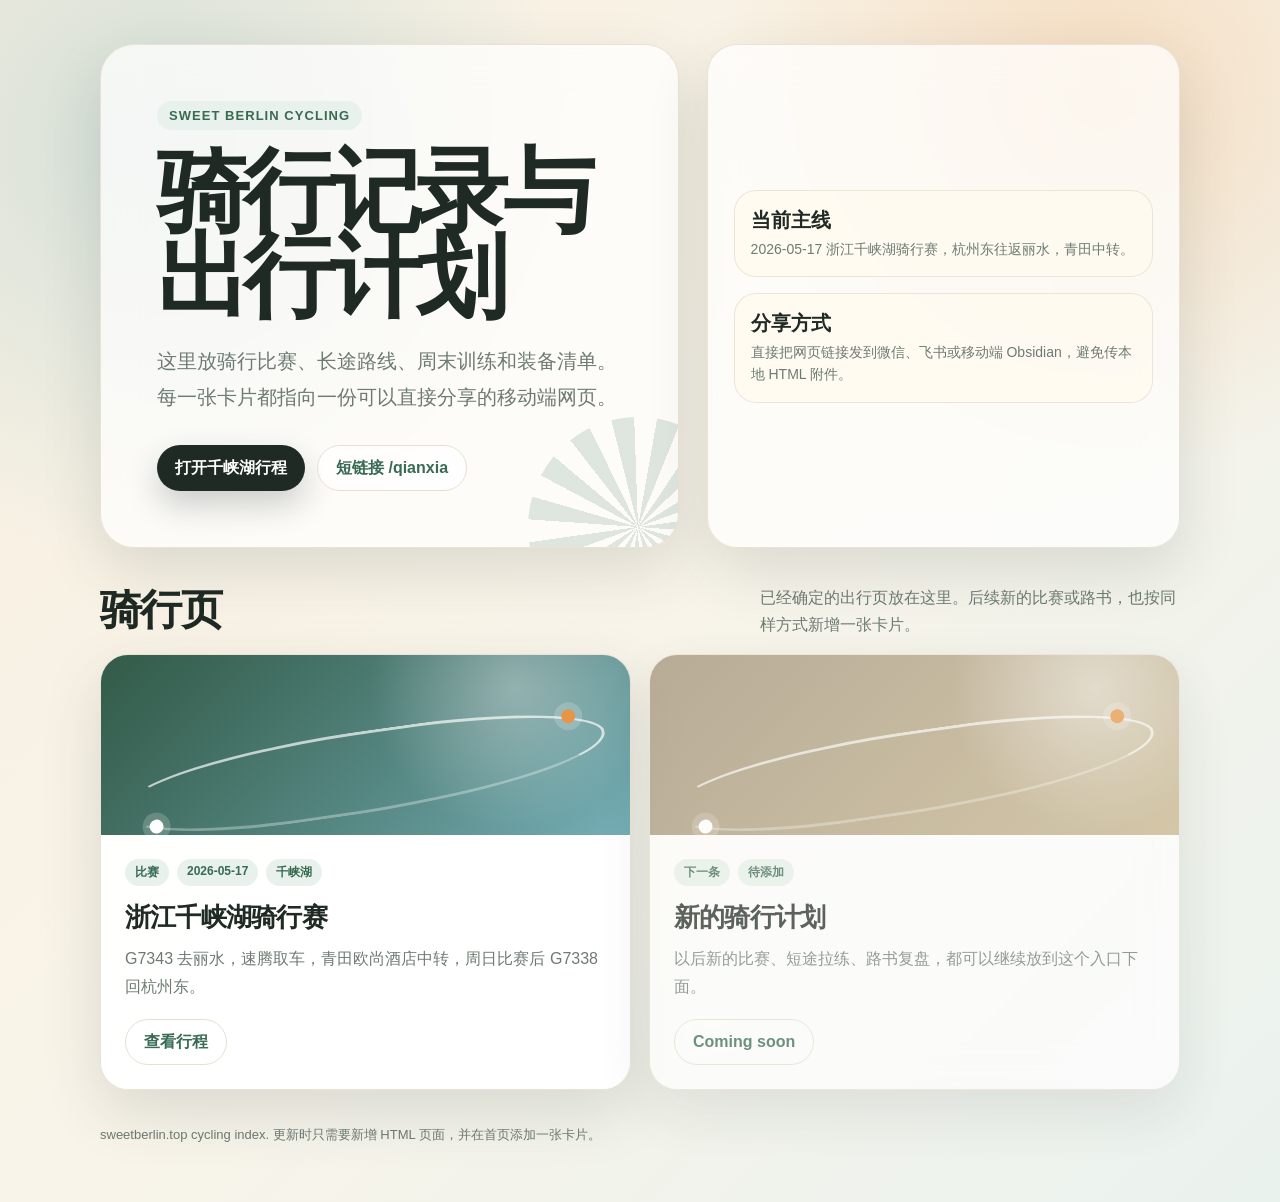
==== index.html @ 452d2847 "Turn homepage into cycling index Change-Id: Ic65e89ee4f8bf3e8799b20c75d509e0a7aa6a874" ====
<!DOCTYPE html>
<html lang="zh-CN">
<head>
  <meta charset="UTF-8" />
  <meta name="viewport" content="width=device-width, initial-scale=1.0" />
  <meta name="format-detection" content="telephone=no" />
  <title>Sweet Berlin Cycling</title>
  <style>
    :root {
      --ink: #1f2a24;
      --muted: #6d7b72;
      --paper: #fffaf0;
      --card: #ffffff;
      --line: #e7dfcf;
      --moss: #396b54;
      --moss-soft: #e8f1eb;
      --sun: #e89545;
      --lake: #7ab6bf;
      --shadow: 0 22px 60px rgba(42, 57, 47, 0.14);
    }

    * {
      box-sizing: border-box;
    }

    body {
      margin: 0;
      min-height: 100vh;
      color: var(--ink);
      font-family: "Avenir Next", "PingFang SC", "Hiragino Sans GB", "Microsoft YaHei", sans-serif;
      background:
        radial-gradient(circle at 12% 12%, rgba(122, 182, 191, 0.28), transparent 26rem),
        radial-gradient(circle at 86% 8%, rgba(232, 149, 69, 0.24), transparent 24rem),
        linear-gradient(135deg, #f7efe0 0%, #f9f4e9 48%, #eaf2ee 100%);
    }

    a {
      color: inherit;
      text-decoration: none;
    }

    .page {
      width: min(1080px, calc(100% - 32px));
      margin: 0 auto;
      padding: 44px 0 56px;
    }

    .hero {
      display: grid;
      grid-template-columns: minmax(0, 1.1fr) minmax(280px, 0.9fr);
      gap: 28px;
      align-items: stretch;
      margin-bottom: 28px;
    }

    .hero-main,
    .side-card,
    .ride-card {
      border: 1px solid rgba(231, 223, 207, 0.86);
      background: rgba(255, 255, 255, 0.72);
      box-shadow: var(--shadow);
      backdrop-filter: blur(18px);
    }

    .hero-main {
      border-radius: 34px;
      padding: clamp(28px, 5vw, 56px);
      position: relative;
      overflow: hidden;
    }

    .hero-main::after {
      content: "";
      position: absolute;
      width: 220px;
      height: 220px;
      right: -70px;
      bottom: -90px;
      border-radius: 999px;
      background: repeating-conic-gradient(from 10deg, rgba(57, 107, 84, 0.16) 0 12deg, transparent 12deg 24deg);
    }

    .eyebrow {
      display: inline-flex;
      align-items: center;
      gap: 8px;
      padding: 7px 12px;
      border-radius: 999px;
      background: var(--moss-soft);
      color: var(--moss);
      font-size: 13px;
      font-weight: 700;
      letter-spacing: 0.08em;
      text-transform: uppercase;
      margin-bottom: 20px;
    }

    h1 {
      margin: 0;
      max-width: 720px;
      font-family: Georgia, "Times New Roman", "Songti SC", serif;
      font-size: clamp(42px, 8vw, 92px);
      line-height: 0.92;
      letter-spacing: -0.06em;
    }

    .sub {
      max-width: 680px;
      margin: 24px 0 0;
      color: var(--muted);
      font-size: clamp(16px, 2vw, 20px);
      line-height: 1.8;
    }

    .hero-actions {
      display: flex;
      flex-wrap: wrap;
      gap: 12px;
      margin-top: 30px;
      position: relative;
      z-index: 1;
    }

    .button {
      display: inline-flex;
      align-items: center;
      justify-content: center;
      min-height: 46px;
      padding: 0 18px;
      border-radius: 999px;
      font-weight: 800;
      transition: transform 0.18s ease, box-shadow 0.18s ease;
    }

    .button.primary {
      background: var(--ink);
      color: #fff;
      box-shadow: 0 14px 32px rgba(31, 42, 36, 0.22);
    }

    .button.secondary {
      background: rgba(255, 255, 255, 0.74);
      border: 1px solid var(--line);
      color: var(--moss);
    }

    .button:active {
      transform: translateY(2px) scale(0.99);
    }

    .side-card {
      border-radius: 30px;
      padding: 26px;
      display: grid;
      align-content: center;
      gap: 16px;
    }

    .stat {
      display: grid;
      gap: 4px;
      padding: 16px;
      border-radius: 22px;
      background: rgba(255, 250, 240, 0.82);
      border: 1px solid rgba(231, 223, 207, 0.76);
    }

    .stat strong {
      font-size: 20px;
    }

    .stat span {
      color: var(--muted);
      font-size: 14px;
      line-height: 1.6;
    }

    .section-head {
      display: flex;
      align-items: end;
      justify-content: space-between;
      gap: 16px;
      margin: 34px 0 16px;
    }

    h2 {
      margin: 0;
      font-size: clamp(26px, 4vw, 42px);
      letter-spacing: -0.04em;
    }

    .section-note {
      max-width: 420px;
      color: var(--muted);
      line-height: 1.7;
      margin: 0;
    }

    .ride-grid {
      display: grid;
      grid-template-columns: repeat(2, minmax(0, 1fr));
      gap: 18px;
    }

    .ride-card {
      border-radius: 28px;
      overflow: hidden;
      transition: transform 0.2s ease, box-shadow 0.2s ease;
    }

    .ride-card:hover {
      transform: translateY(-4px);
      box-shadow: 0 30px 70px rgba(42, 57, 47, 0.18);
    }

    .ride-art {
      min-height: 180px;
      padding: 22px;
      color: #fff;
      background:
        linear-gradient(135deg, rgba(31, 42, 36, 0.25), rgba(31, 42, 36, 0.05)),
        radial-gradient(circle at 78% 18%, rgba(255, 255, 255, 0.42), transparent 9rem),
        linear-gradient(135deg, var(--moss), var(--lake));
      display: flex;
      align-items: end;
    }

    .ride-art .route {
      width: 100%;
      height: 82px;
      border: 3px solid rgba(255, 255, 255, 0.68);
      border-left-color: transparent;
      border-bottom-color: rgba(255, 255, 255, 0.32);
      border-radius: 56% 44% 62% 38%;
      transform: rotate(-8deg);
      position: relative;
    }

    .ride-art .route::before,
    .ride-art .route::after {
      content: "";
      position: absolute;
      width: 14px;
      height: 14px;
      border-radius: 999px;
      background: #fff;
      box-shadow: 0 0 0 7px rgba(255, 255, 255, 0.18);
    }

    .ride-art .route::before {
      left: 18px;
      bottom: 6px;
    }

    .ride-art .route::after {
      right: 24px;
      top: 4px;
      background: var(--sun);
    }

    .ride-body {
      padding: 24px;
      background: rgba(255, 255, 255, 0.86);
    }

    .ride-meta {
      display: flex;
      flex-wrap: wrap;
      gap: 8px;
      margin-bottom: 14px;
    }

    .pill {
      padding: 5px 10px;
      border-radius: 999px;
      background: var(--moss-soft);
      color: var(--moss);
      font-size: 12px;
      font-weight: 800;
    }

    .ride-body h3 {
      margin: 0 0 10px;
      font-size: 26px;
      letter-spacing: -0.03em;
    }

    .ride-body p {
      margin: 0 0 18px;
      color: var(--muted);
      line-height: 1.75;
    }

    .soon {
      opacity: 0.72;
    }

    .soon .ride-art {
      background:
        radial-gradient(circle at 84% 18%, rgba(255, 255, 255, 0.48), transparent 9rem),
        linear-gradient(135deg, #9e8f78, #c9b58c);
    }

    footer {
      margin-top: 34px;
      color: var(--muted);
      font-size: 13px;
      line-height: 1.7;
    }

    @media (max-width: 760px) {
      .page {
        width: min(100% - 22px, 1080px);
        padding: 22px 0 40px;
      }

      .hero,
      .ride-grid {
        grid-template-columns: 1fr;
      }

      .hero-main,
      .side-card,
      .ride-card {
        border-radius: 24px;
      }

      .hero-main {
        padding: 26px;
      }

      .section-head {
        display: block;
      }

      .section-note {
        margin-top: 8px;
      }
    }
  </style>
</head>
<body>
  <main class="page">
    <section class="hero">
      <div class="hero-main">
        <div class="eyebrow">Sweet Berlin Cycling</div>
        <h1>骑行记录与出行计划</h1>
        <p class="sub">
          这里放骑行比赛、长途路线、周末训练和装备清单。每一张卡片都指向一份可以直接分享的移动端网页。
        </p>
        <div class="hero-actions">
          <a class="button primary" href="/qianxia-lake-cycling-2026-05-17.html">打开千峡湖行程</a>
          <a class="button secondary" href="/qianxia">短链接 /qianxia</a>
        </div>
      </div>

      <aside class="side-card">
        <div class="stat">
          <strong>当前主线</strong>
          <span>2026-05-17 浙江千峡湖骑行赛，杭州东往返丽水，青田中转。</span>
        </div>
        <div class="stat">
          <strong>分享方式</strong>
          <span>直接把网页链接发到微信、飞书或移动端 Obsidian，避免传本地 HTML 附件。</span>
        </div>
      </aside>
    </section>

    <section>
      <div class="section-head">
        <h2>骑行页</h2>
        <p class="section-note">已经确定的出行页放在这里。后续新的比赛或路书，也按同样方式新增一张卡片。</p>
      </div>

      <div class="ride-grid">
        <a class="ride-card" href="/qianxia-lake-cycling-2026-05-17.html">
          <div class="ride-art">
            <div class="route"></div>
          </div>
          <div class="ride-body">
            <div class="ride-meta">
              <span class="pill">比赛</span>
              <span class="pill">2026-05-17</span>
              <span class="pill">千峡湖</span>
            </div>
            <h3>浙江千峡湖骑行赛</h3>
            <p>G7343 去丽水，速腾取车，青田欧尚酒店中转，周日比赛后 G7338 回杭州东。</p>
            <span class="button secondary">查看行程</span>
          </div>
        </a>

        <article class="ride-card soon">
          <div class="ride-art">
            <div class="route"></div>
          </div>
          <div class="ride-body">
            <div class="ride-meta">
              <span class="pill">下一条</span>
              <span class="pill">待添加</span>
            </div>
            <h3>新的骑行计划</h3>
            <p>以后新的比赛、短途拉练、路书复盘，都可以继续放到这个入口下面。</p>
            <span class="button secondary">Coming soon</span>
          </div>
        </article>
      </div>
    </section>

    <footer>
      sweetberlin.top cycling index. 更新时只需要新增 HTML 页面，并在首页添加一张卡片。
    </footer>
  </main>
</body>
</html>
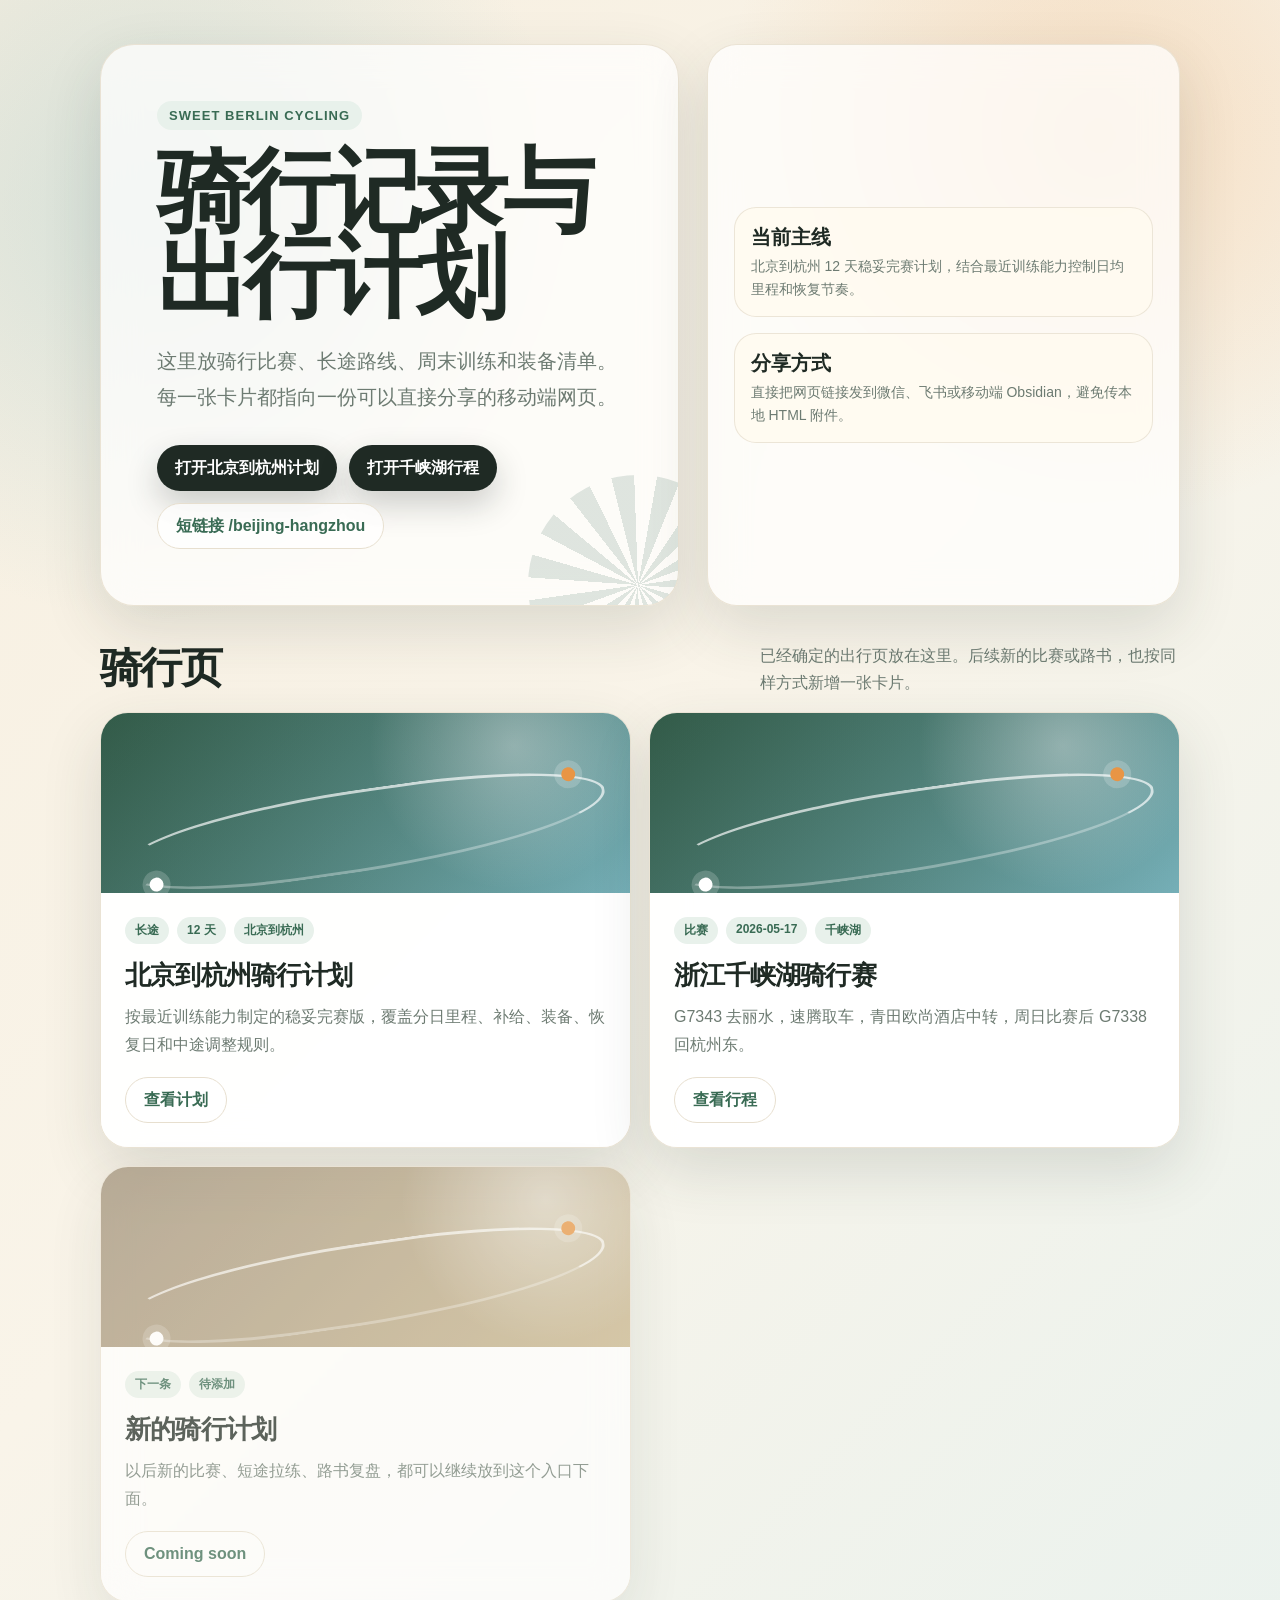
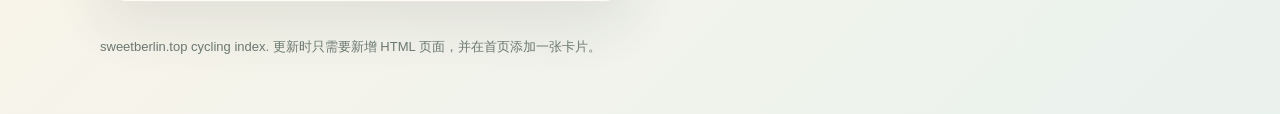
==== commit 2618e27d: "Add Beijing Hangzhou cycling plan Change-Id: I7392ad1cc3c2149e7c84a8483a7ead43d350a7f9" ====
--- a/index.html
+++ b/index.html
@@ -349,15 +349,16 @@
           这里放骑行比赛、长途路线、周末训练和装备清单。每一张卡片都指向一份可以直接分享的移动端网页。
         </p>
         <div class="hero-actions">
+          <a class="button primary" href="/beijing-hangzhou-cycling-plan.html">打开北京到杭州计划</a>
           <a class="button primary" href="/qianxia-lake-cycling-2026-05-17.html">打开千峡湖行程</a>
-          <a class="button secondary" href="/qianxia">短链接 /qianxia</a>
+          <a class="button secondary" href="/beijing-hangzhou">短链接 /beijing-hangzhou</a>
         </div>
       </div>
 
       <aside class="side-card">
         <div class="stat">
           <strong>当前主线</strong>
-          <span>2026-05-17 浙江千峡湖骑行赛，杭州东往返丽水，青田中转。</span>
+          <span>北京到杭州 12 天稳妥完赛计划，结合最近训练能力控制日均里程和恢复节奏。</span>
         </div>
         <div class="stat">
           <strong>分享方式</strong>
@@ -373,6 +374,22 @@
       </div>
 
       <div class="ride-grid">
+        <a class="ride-card" href="/beijing-hangzhou-cycling-plan.html">
+          <div class="ride-art">
+            <div class="route"></div>
+          </div>
+          <div class="ride-body">
+            <div class="ride-meta">
+              <span class="pill">长途</span>
+              <span class="pill">12 天</span>
+              <span class="pill">北京到杭州</span>
+            </div>
+            <h3>北京到杭州骑行计划</h3>
+            <p>按最近训练能力制定的稳妥完赛版，覆盖分日里程、补给、装备、恢复日和中途调整规则。</p>
+            <span class="button secondary">查看计划</span>
+          </div>
+        </a>
+
         <a class="ride-card" href="/qianxia-lake-cycling-2026-05-17.html">
           <div class="ride-art">
             <div class="route"></div>
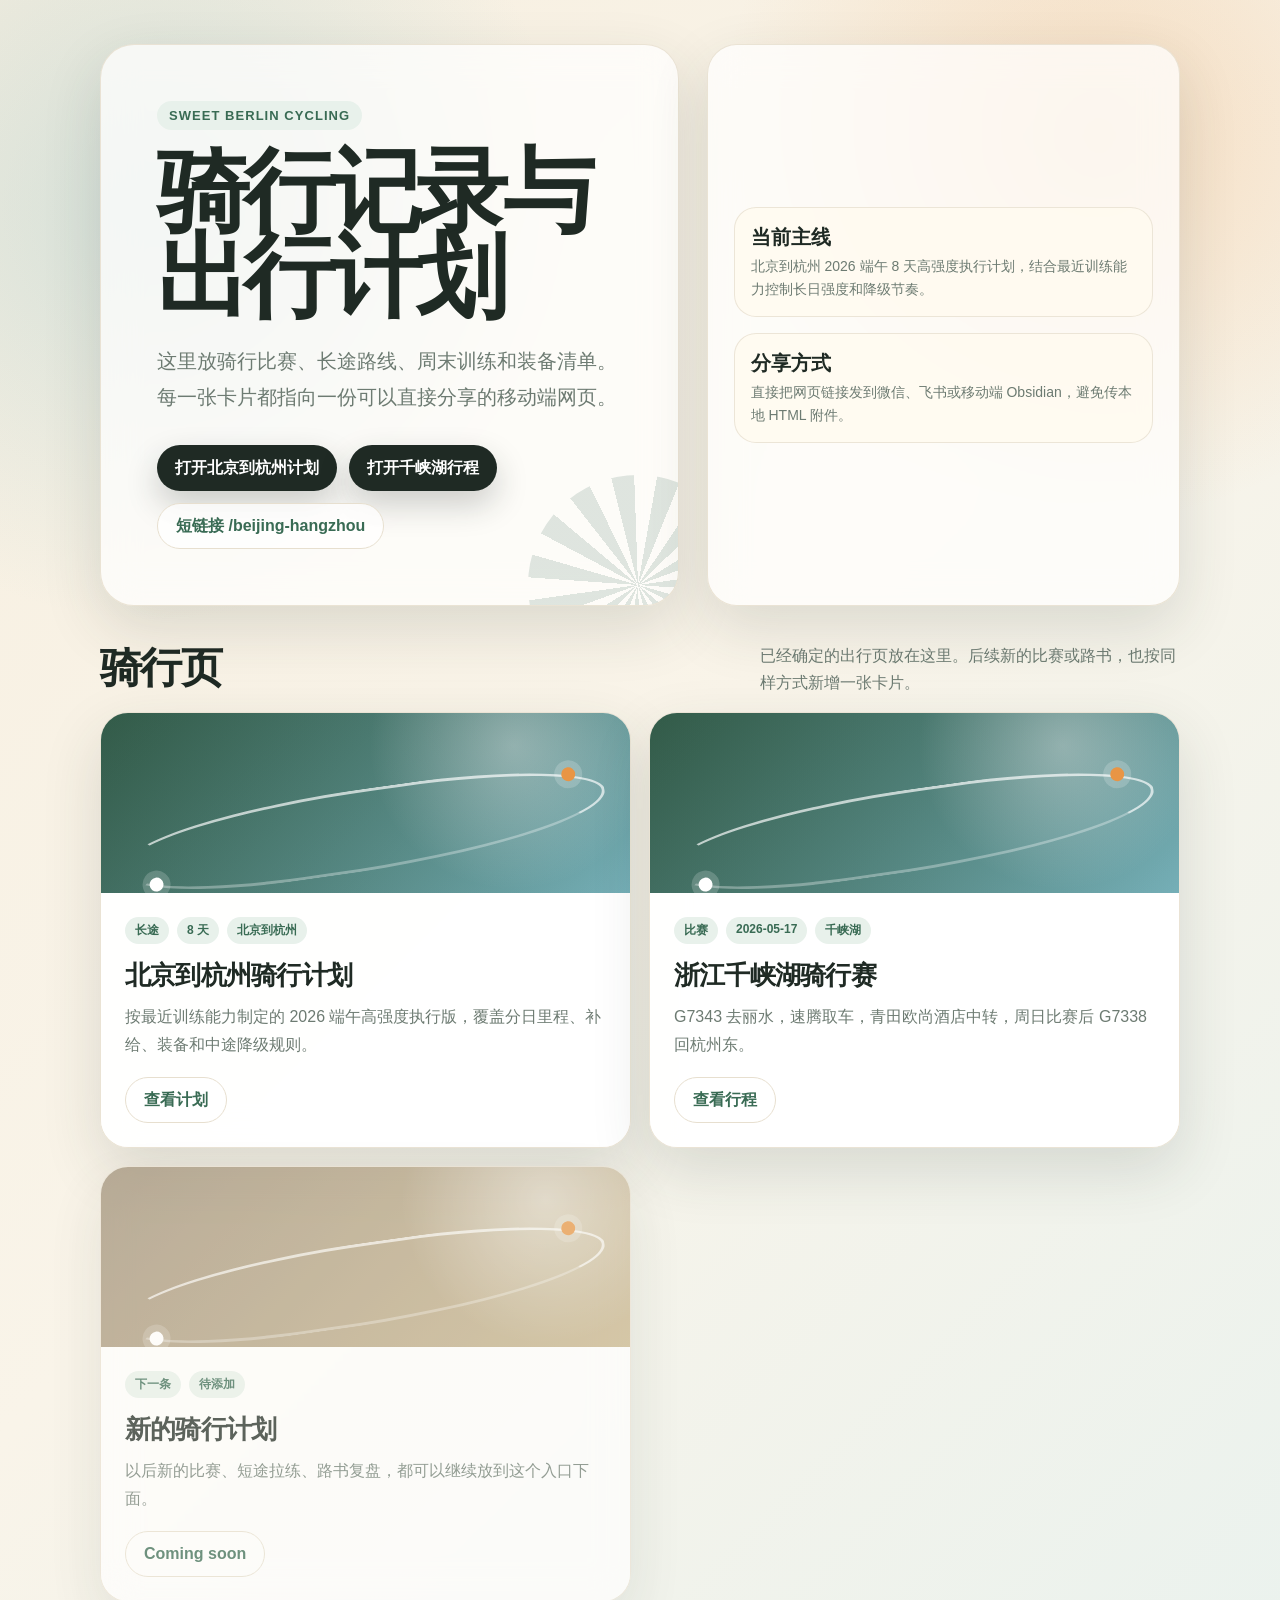
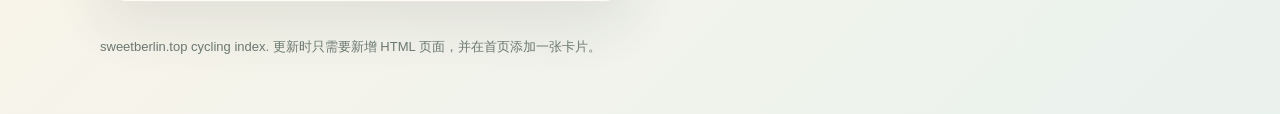
==== commit 903bbb14: "Update Beijing Hangzhou plan for Dragon Boat Change-Id: Ic603132b3f8299918b2de13ec7d913ee095eea8f" ====
--- a/index.html
+++ b/index.html
@@ -358,7 +358,7 @@
       <aside class="side-card">
         <div class="stat">
           <strong>当前主线</strong>
-          <span>北京到杭州 12 天稳妥完赛计划，结合最近训练能力控制日均里程和恢复节奏。</span>
+          <span>北京到杭州 2026 端午 8 天高强度执行计划，结合最近训练能力控制长日强度和降级节奏。</span>
         </div>
         <div class="stat">
           <strong>分享方式</strong>
@@ -381,11 +381,11 @@
           <div class="ride-body">
             <div class="ride-meta">
               <span class="pill">长途</span>
-              <span class="pill">12 天</span>
+              <span class="pill">8 天</span>
               <span class="pill">北京到杭州</span>
             </div>
             <h3>北京到杭州骑行计划</h3>
-            <p>按最近训练能力制定的稳妥完赛版，覆盖分日里程、补给、装备、恢复日和中途调整规则。</p>
+            <p>按最近训练能力制定的 2026 端午高强度执行版，覆盖分日里程、补给、装备和中途降级规则。</p>
             <span class="button secondary">查看计划</span>
           </div>
         </a>
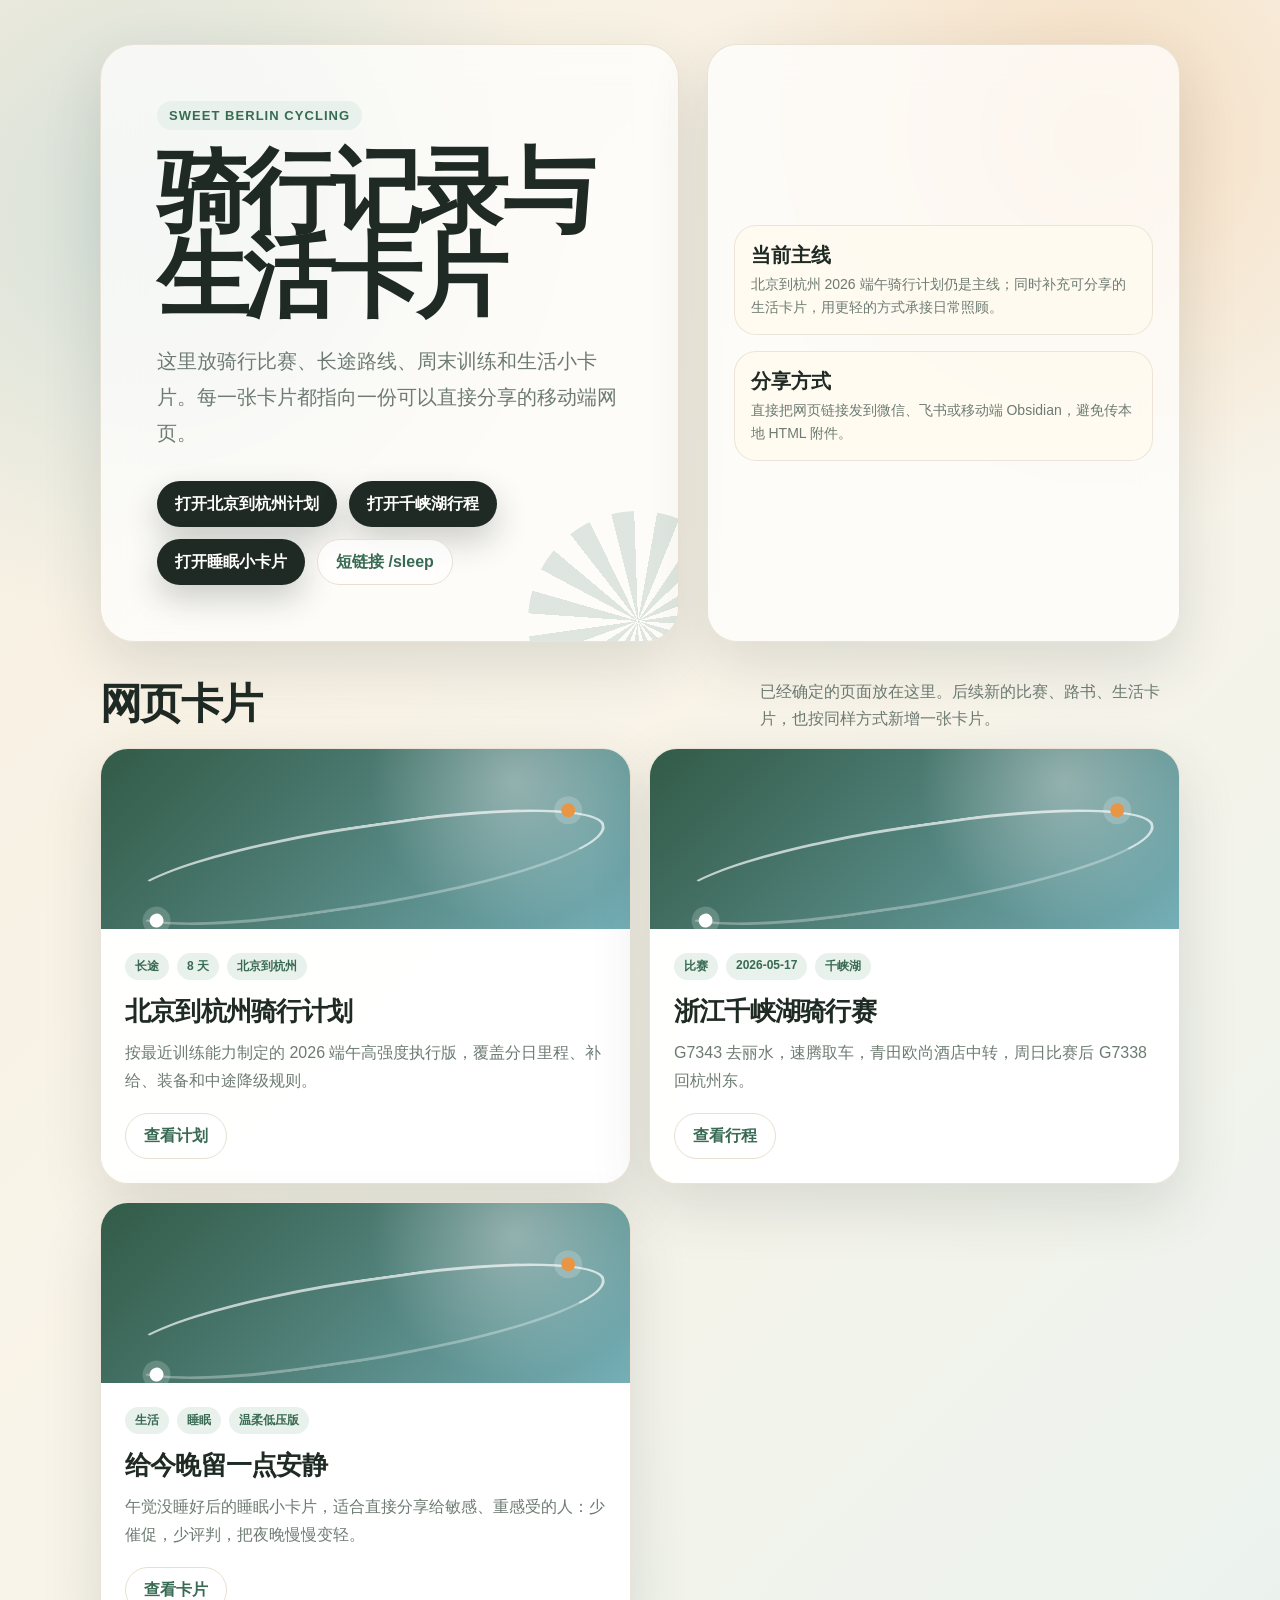
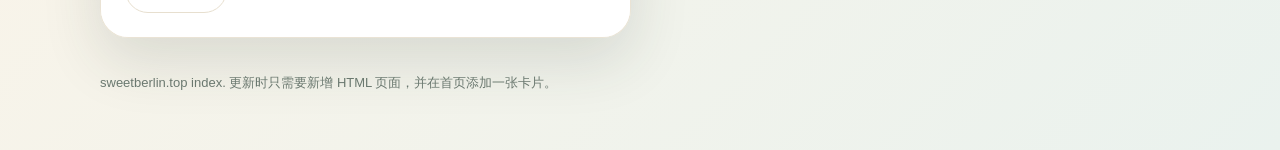
==== commit 717475f1: "Add gentle sleep card page Change-Id: I65ff43e8ac644806677ebaa84b52c26ea969d895" ====
--- a/index.html
+++ b/index.html
@@ -344,21 +344,22 @@
     <section class="hero">
       <div class="hero-main">
         <div class="eyebrow">Sweet Berlin Cycling</div>
-        <h1>骑行记录与出行计划</h1>
+        <h1>骑行记录与生活卡片</h1>
         <p class="sub">
-          这里放骑行比赛、长途路线、周末训练和装备清单。每一张卡片都指向一份可以直接分享的移动端网页。
+          这里放骑行比赛、长途路线、周末训练和生活小卡片。每一张卡片都指向一份可以直接分享的移动端网页。
         </p>
         <div class="hero-actions">
           <a class="button primary" href="/beijing-hangzhou-cycling-plan.html">打开北京到杭州计划</a>
           <a class="button primary" href="/qianxia-lake-cycling-2026-05-17.html">打开千峡湖行程</a>
-          <a class="button secondary" href="/beijing-hangzhou">短链接 /beijing-hangzhou</a>
+          <a class="button primary" href="/sleep-cards.html">打开睡眠小卡片</a>
+          <a class="button secondary" href="/sleep">短链接 /sleep</a>
         </div>
       </div>
 
       <aside class="side-card">
         <div class="stat">
           <strong>当前主线</strong>
-          <span>北京到杭州 2026 端午 8 天高强度执行计划，结合最近训练能力控制长日强度和降级节奏。</span>
+          <span>北京到杭州 2026 端午骑行计划仍是主线；同时补充可分享的生活卡片，用更轻的方式承接日常照顾。</span>
         </div>
         <div class="stat">
           <strong>分享方式</strong>
@@ -369,8 +370,8 @@
 
     <section>
       <div class="section-head">
-        <h2>骑行页</h2>
-        <p class="section-note">已经确定的出行页放在这里。后续新的比赛或路书，也按同样方式新增一张卡片。</p>
+        <h2>网页卡片</h2>
+        <p class="section-note">已经确定的页面放在这里。后续新的比赛、路书、生活卡片，也按同样方式新增一张卡片。</p>
       </div>
 
       <div class="ride-grid">
@@ -406,25 +407,26 @@
           </div>
         </a>
 
-        <article class="ride-card soon">
+        <a class="ride-card" href="/sleep-cards.html">
           <div class="ride-art">
             <div class="route"></div>
           </div>
           <div class="ride-body">
             <div class="ride-meta">
-              <span class="pill">下一条</span>
-              <span class="pill">待添加</span>
+              <span class="pill">生活</span>
+              <span class="pill">睡眠</span>
+              <span class="pill">温柔低压版</span>
             </div>
-            <h3>新的骑行计划</h3>
-            <p>以后新的比赛、短途拉练、路书复盘，都可以继续放到这个入口下面。</p>
-            <span class="button secondary">Coming soon</span>
-          </div>
-        </article>
+            <h3>给今晚留一点安静</h3>
+            <p>午觉没睡好后的睡眠小卡片，适合直接分享给敏感、重感受的人：少催促，少评判，把夜晚慢慢变轻。</p>
+            <span class="button secondary">查看卡片</span>
+          </div>
+        </a>
       </div>
     </section>
 
     <footer>
-      sweetberlin.top cycling index. 更新时只需要新增 HTML 页面，并在首页添加一张卡片。
+      sweetberlin.top index. 更新时只需要新增 HTML 页面，并在首页添加一张卡片。
     </footer>
   </main>
 </body>
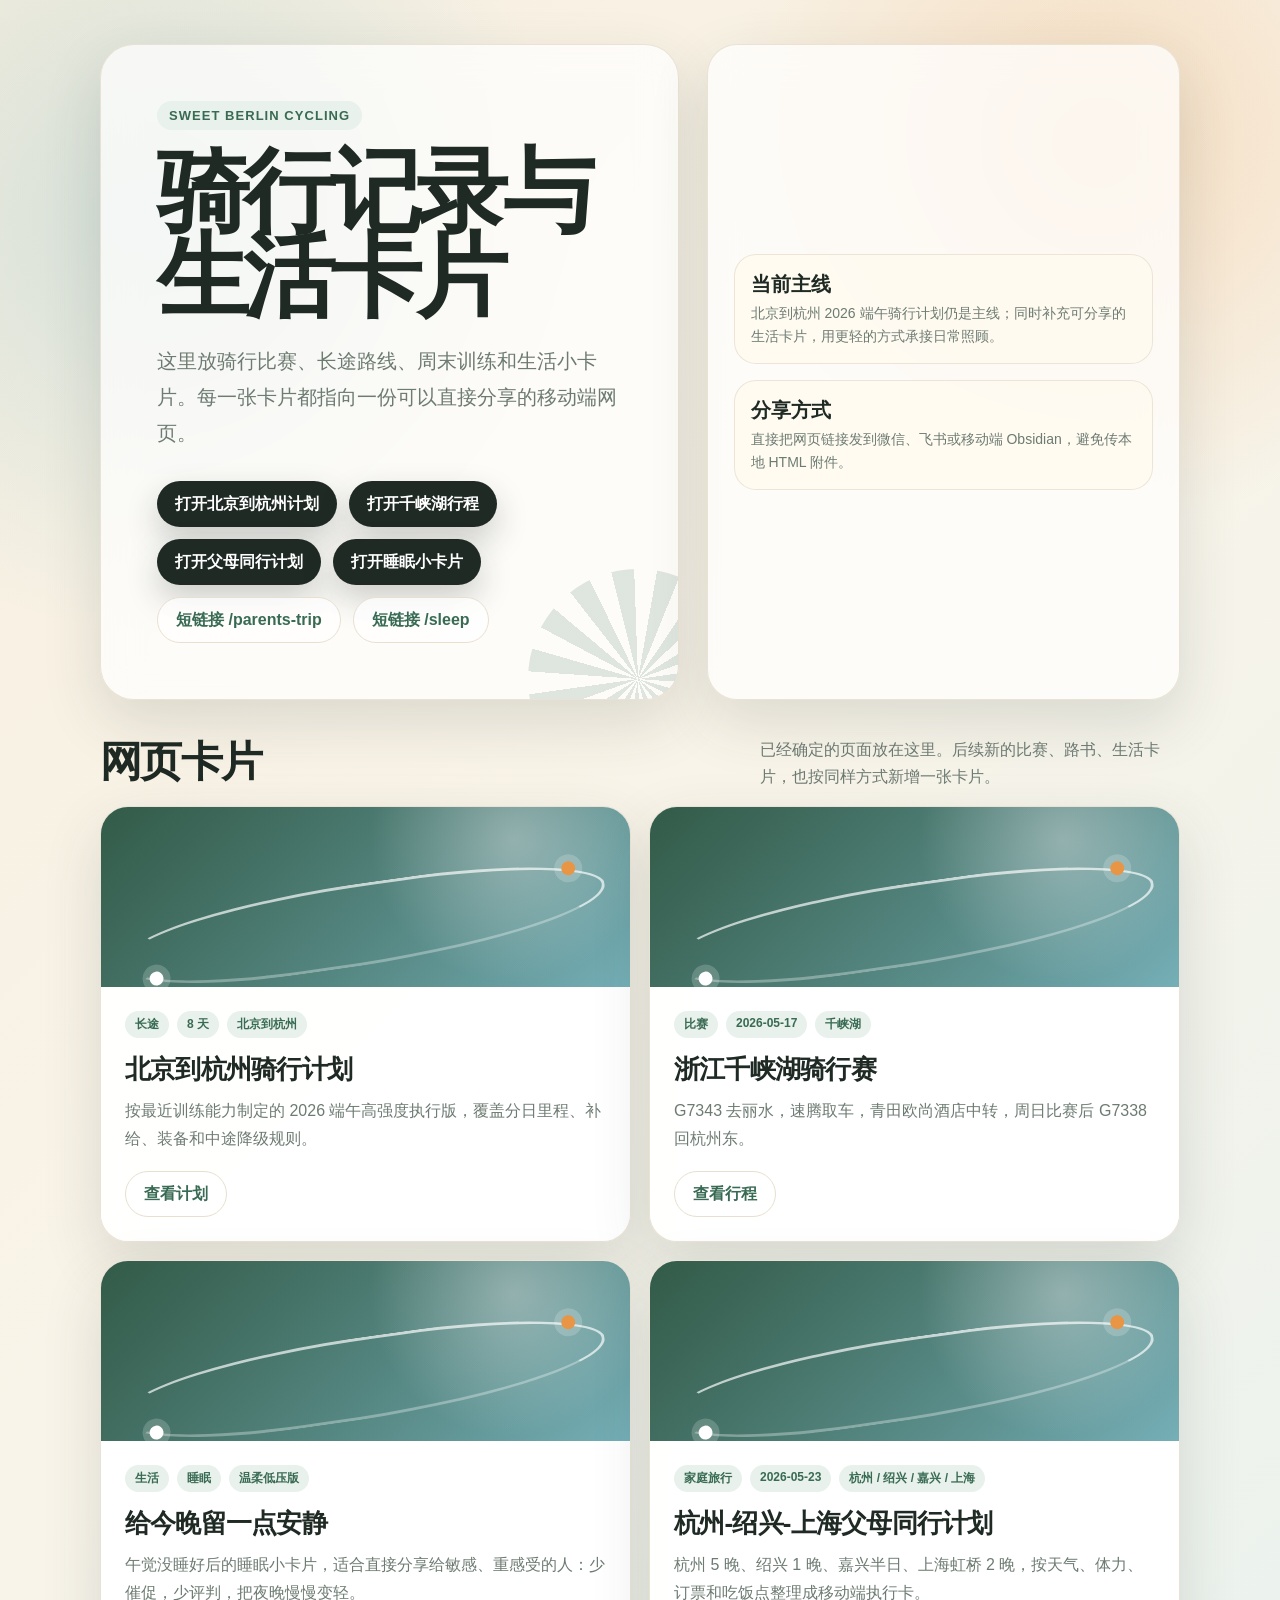
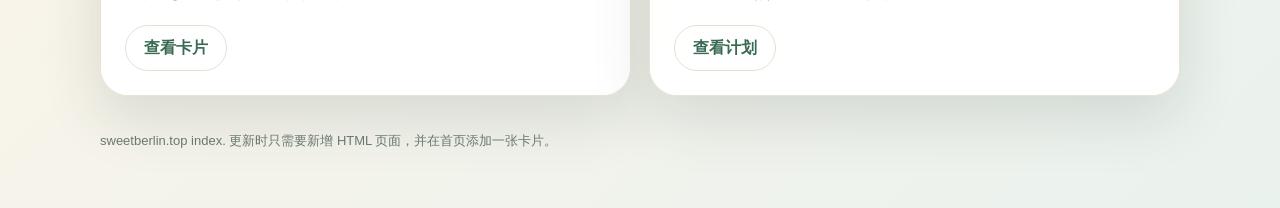
==== commit 93628ed4: "Add parents trip plan page Change-Id: Ic733f5f14ee7d413a4d73eadfe65bbeefde60e6a" ====
--- a/index.html
+++ b/index.html
@@ -351,7 +351,9 @@
         <div class="hero-actions">
           <a class="button primary" href="/beijing-hangzhou-cycling-plan.html">打开北京到杭州计划</a>
           <a class="button primary" href="/qianxia-lake-cycling-2026-05-17.html">打开千峡湖行程</a>
+          <a class="button primary" href="/parents-hangzhou-shanghai-2026-05.html">打开父母同行计划</a>
           <a class="button primary" href="/sleep-cards.html">打开睡眠小卡片</a>
+          <a class="button secondary" href="/parents-trip">短链接 /parents-trip</a>
           <a class="button secondary" href="/sleep">短链接 /sleep</a>
         </div>
       </div>
@@ -422,6 +424,22 @@
             <span class="button secondary">查看卡片</span>
           </div>
         </a>
+
+        <a class="ride-card" href="/parents-hangzhou-shanghai-2026-05.html">
+          <div class="ride-art">
+            <div class="route"></div>
+          </div>
+          <div class="ride-body">
+            <div class="ride-meta">
+              <span class="pill">家庭旅行</span>
+              <span class="pill">2026-05-23</span>
+              <span class="pill">杭州 / 绍兴 / 嘉兴 / 上海</span>
+            </div>
+            <h3>杭州-绍兴-上海父母同行计划</h3>
+            <p>杭州 5 晚、绍兴 1 晚、嘉兴半日、上海虹桥 2 晚，按天气、体力、订票和吃饭点整理成移动端执行卡。</p>
+            <span class="button secondary">查看计划</span>
+          </div>
+        </a>
       </div>
     </section>
 
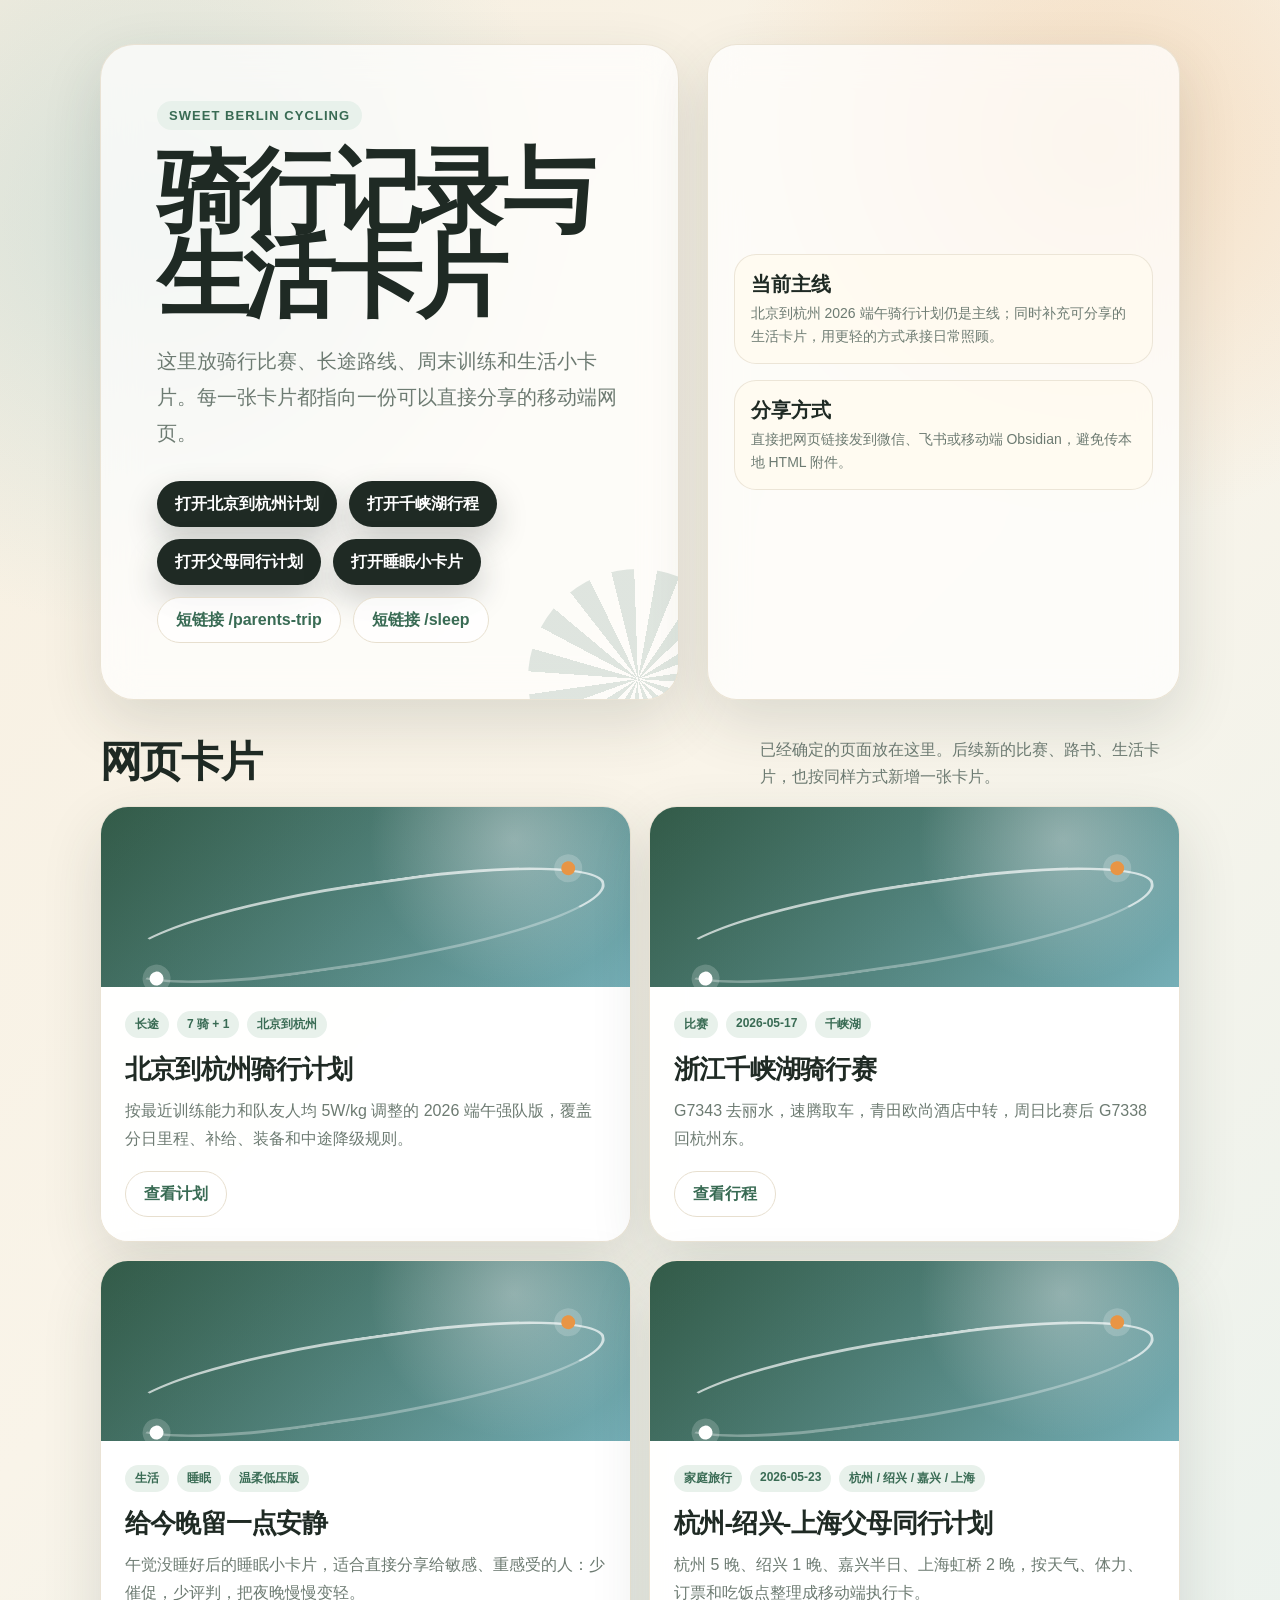
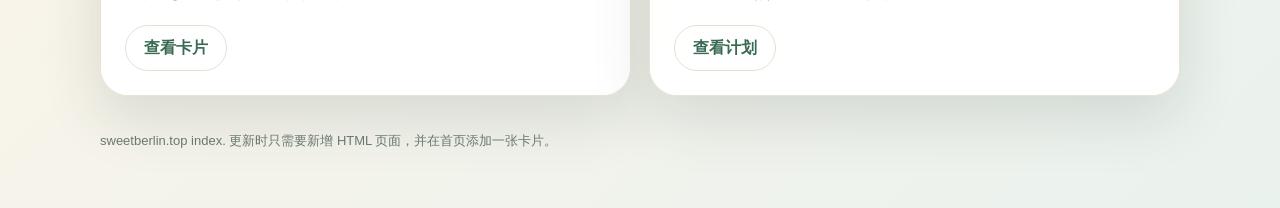
==== commit 5680c268: "Update cycling plan for strong team Change-Id: I7618466d151480b732f6d3a77f4bebec1a768dc9" ====
--- a/index.html
+++ b/index.html
@@ -384,11 +384,11 @@
           <div class="ride-body">
             <div class="ride-meta">
               <span class="pill">长途</span>
-              <span class="pill">8 天</span>
+              <span class="pill">7 骑 + 1</span>
               <span class="pill">北京到杭州</span>
             </div>
             <h3>北京到杭州骑行计划</h3>
-            <p>按最近训练能力制定的 2026 端午高强度执行版，覆盖分日里程、补给、装备和中途降级规则。</p>
+            <p>按最近训练能力和队友人均 5W/kg 调整的 2026 端午强队版，覆盖分日里程、补给、装备和中途降级规则。</p>
             <span class="button secondary">查看计划</span>
           </div>
         </a>
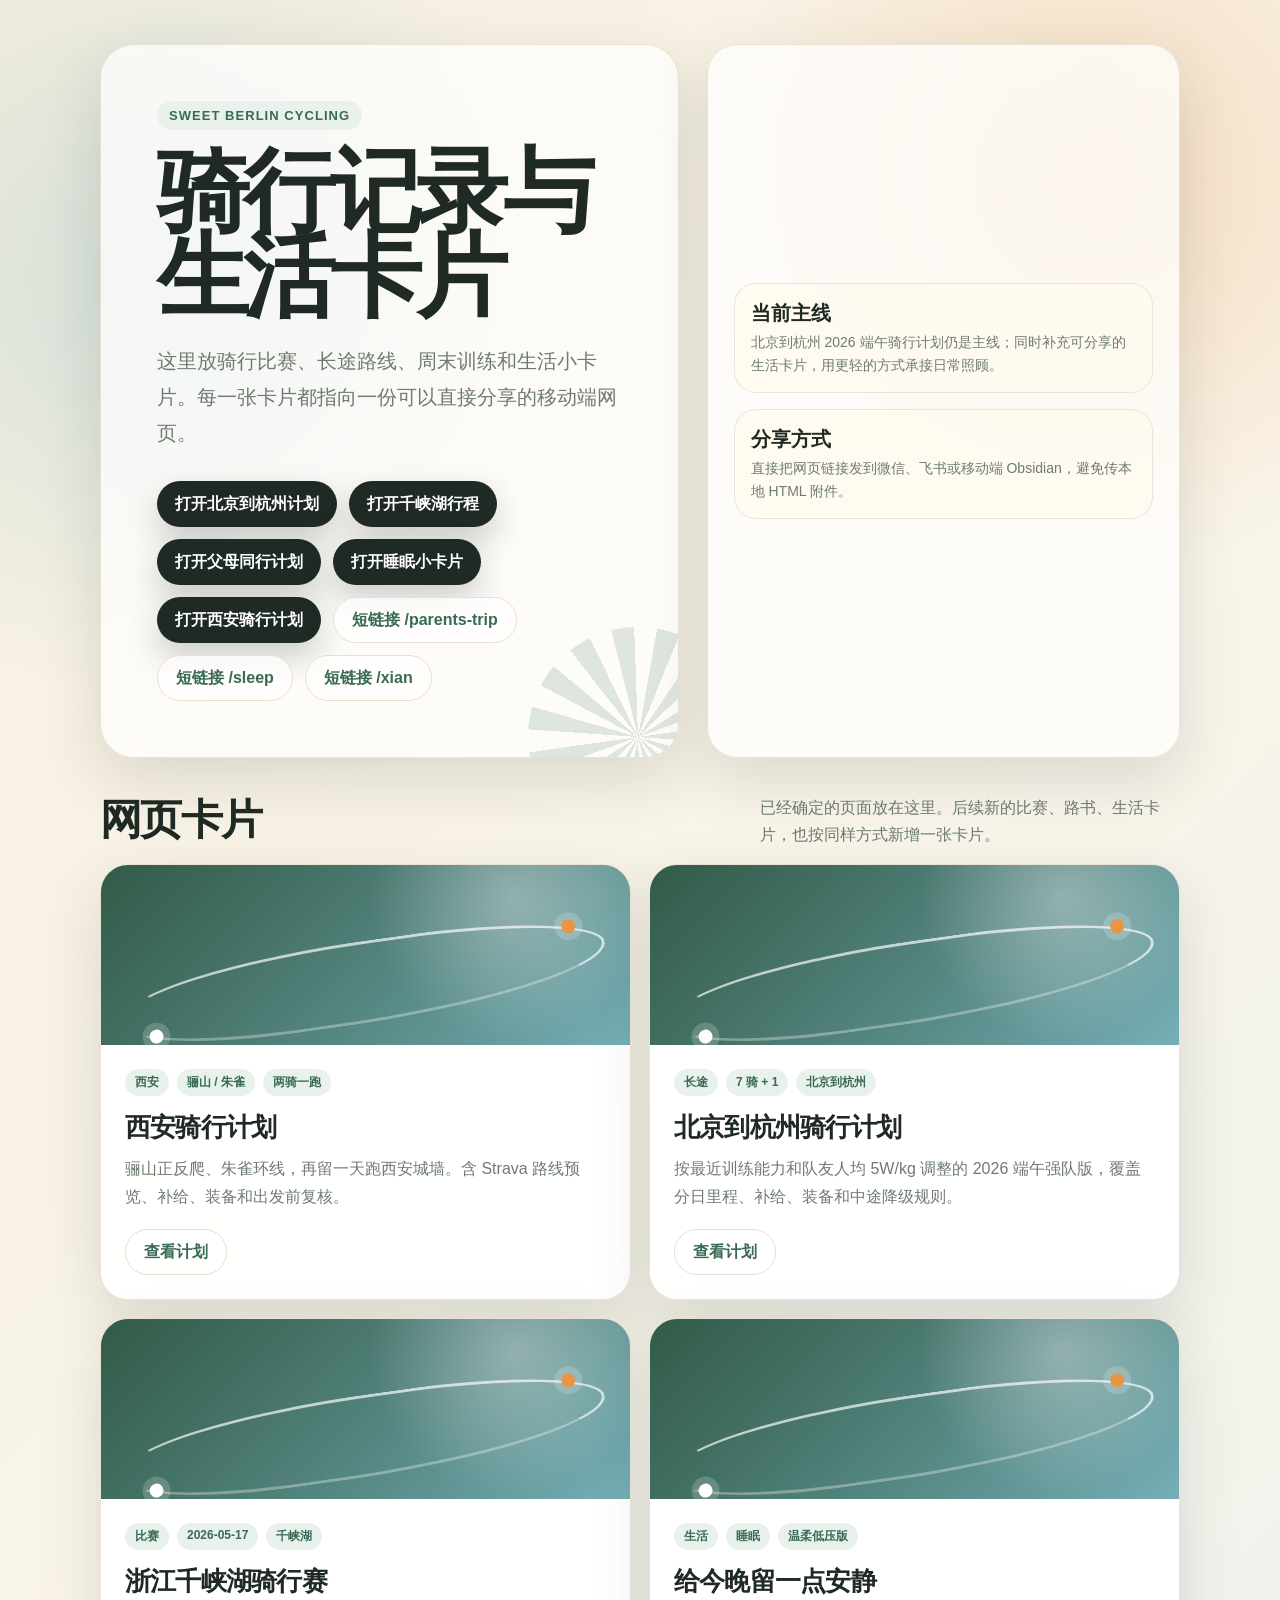
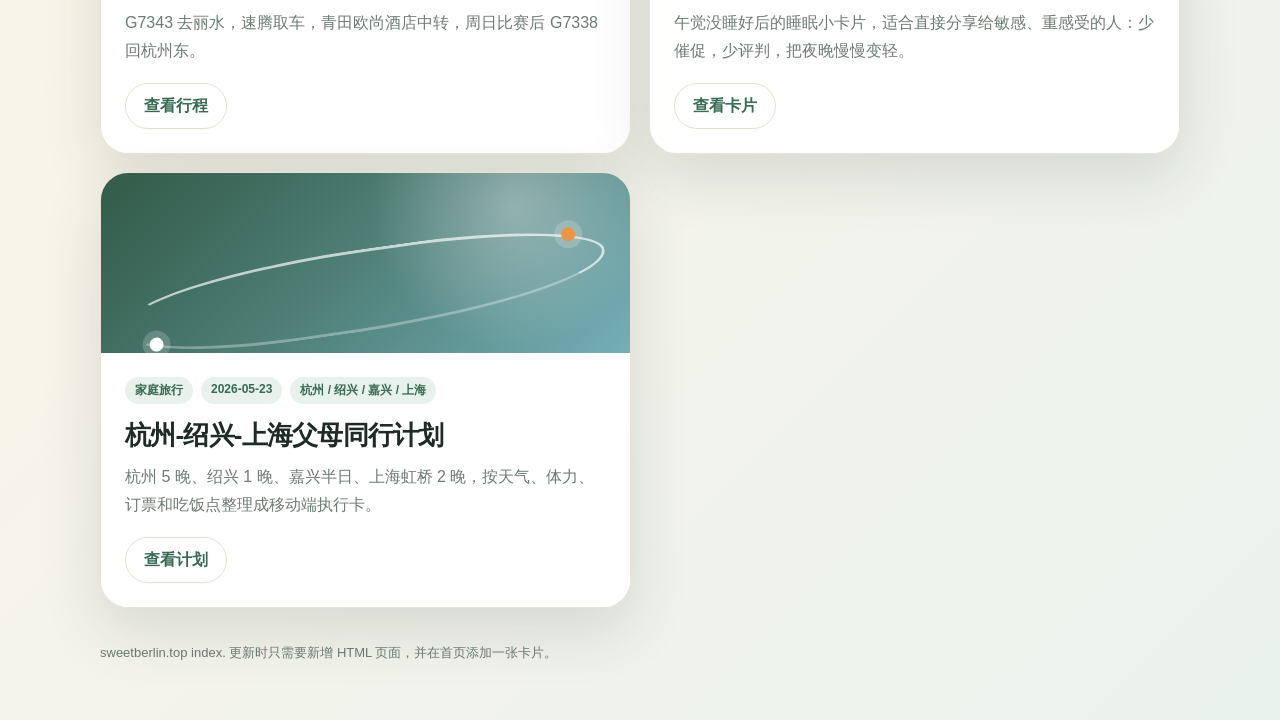
==== commit 2f9b6ab7: "Add Xi'an cycling plan Change-Id: I9bdd9939706d102dced123dec13d4522d4664add" ====
--- a/index.html
+++ b/index.html
@@ -353,8 +353,10 @@
           <a class="button primary" href="/qianxia-lake-cycling-2026-05-17.html">打开千峡湖行程</a>
           <a class="button primary" href="/parents-hangzhou-shanghai-2026-05.html">打开父母同行计划</a>
           <a class="button primary" href="/sleep-cards.html">打开睡眠小卡片</a>
+          <a class="button primary" href="/xian-cycling-plan.html">打开西安骑行计划</a>
           <a class="button secondary" href="/parents-trip">短链接 /parents-trip</a>
           <a class="button secondary" href="/sleep">短链接 /sleep</a>
+          <a class="button secondary" href="/xian">短链接 /xian</a>
         </div>
       </div>
 
@@ -377,6 +379,22 @@
       </div>
 
       <div class="ride-grid">
+        <a class="ride-card" href="/xian-cycling-plan.html">
+          <div class="ride-art">
+            <div class="route"></div>
+          </div>
+          <div class="ride-body">
+            <div class="ride-meta">
+              <span class="pill">西安</span>
+              <span class="pill">骊山 / 朱雀</span>
+              <span class="pill">两骑一跑</span>
+            </div>
+            <h3>西安骑行计划</h3>
+            <p>骊山正反爬、朱雀环线，再留一天跑西安城墙。含 Strava 路线预览、补给、装备和出发前复核。</p>
+            <span class="button secondary">查看计划</span>
+          </div>
+        </a>
+
         <a class="ride-card" href="/beijing-hangzhou-cycling-plan.html">
           <div class="ride-art">
             <div class="route"></div>
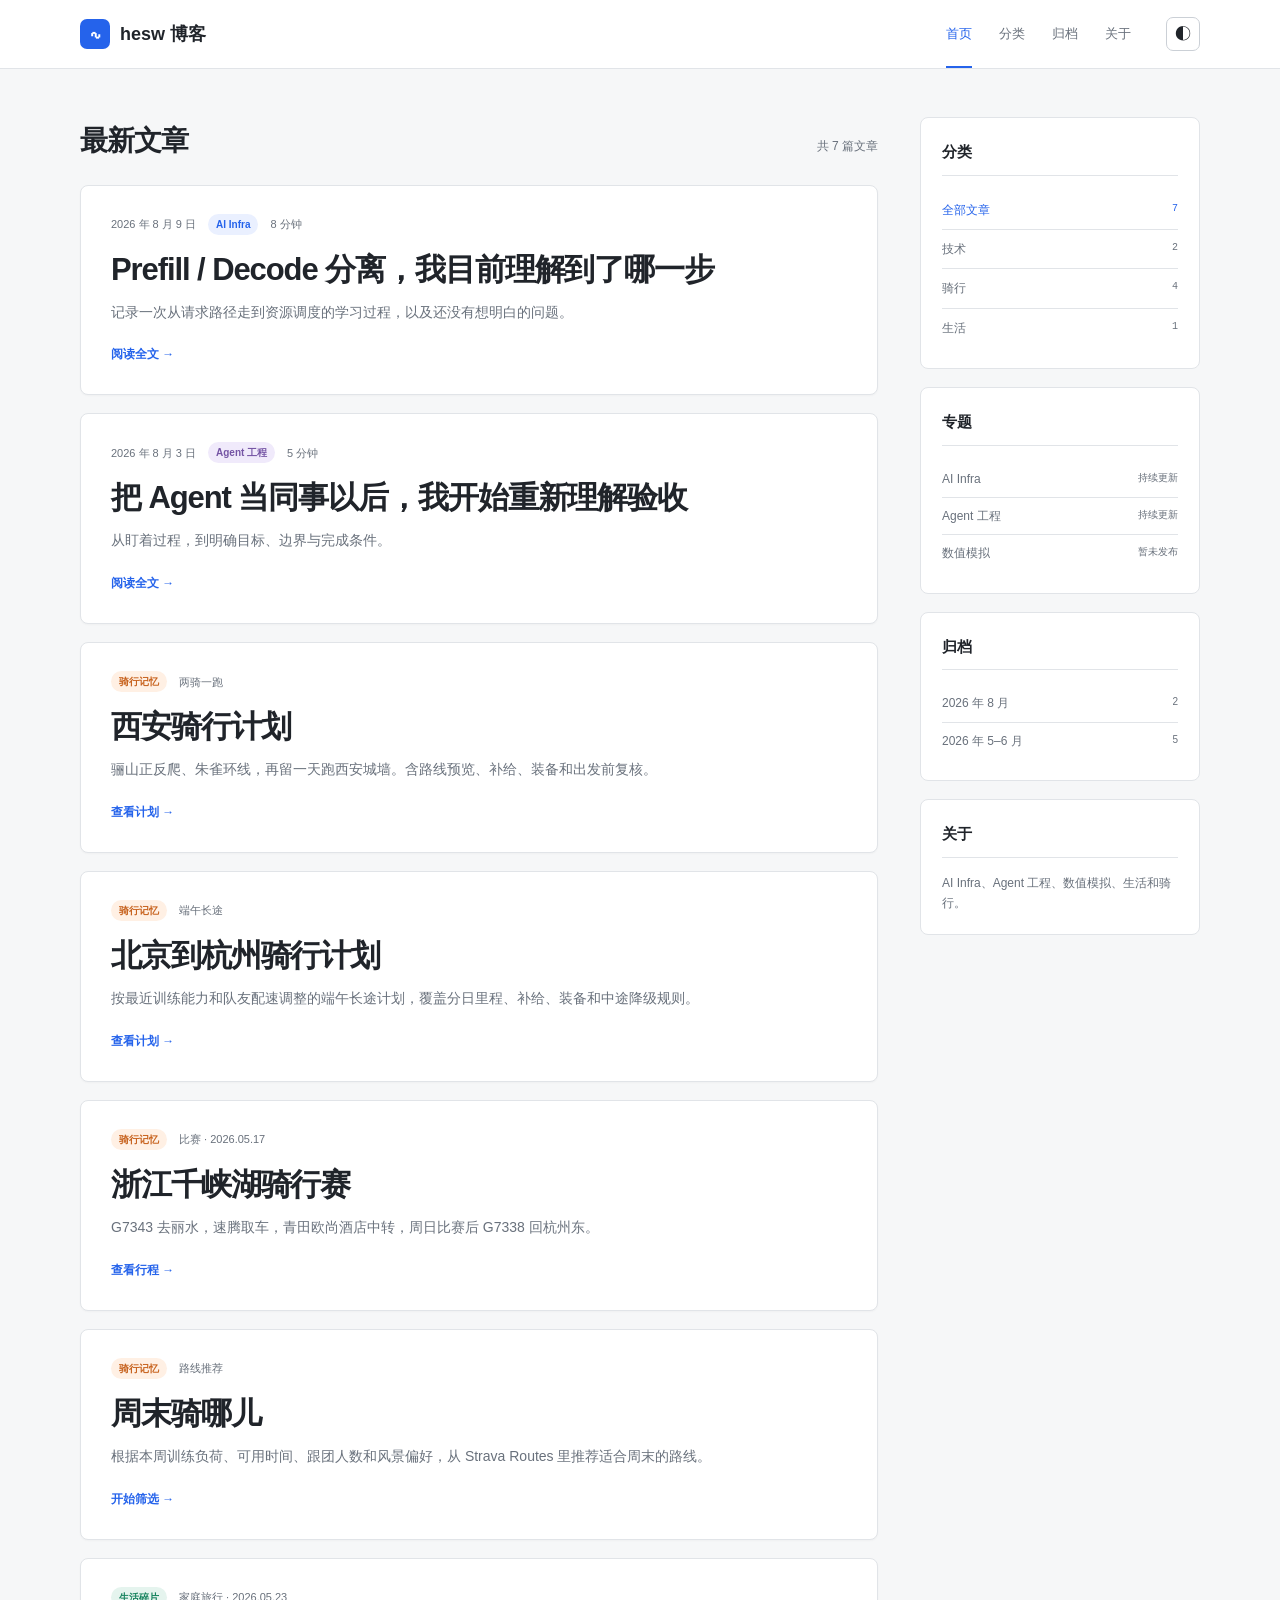
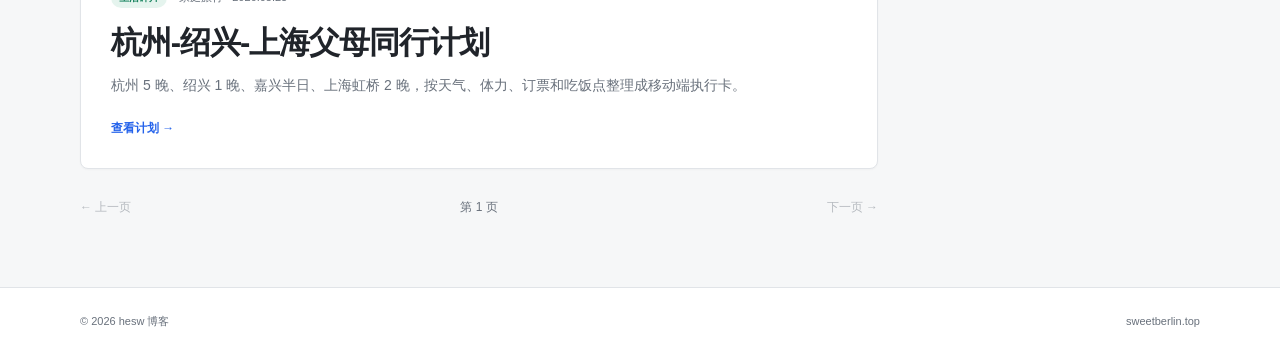
==== commit fcca600b: "Redesign homepage as blog with article pages and clean routes - New blog homepage (index.html, style" ====
--- a/index.html
+++ b/index.html
@@ -1,469 +1,119 @@
-<!DOCTYPE html>
+<!doctype html>
 <html lang="zh-CN">
 <head>
-  <meta charset="UTF-8" />
-  <meta name="viewport" content="width=device-width, initial-scale=1.0" />
-  <meta name="format-detection" content="telephone=no" />
-  <title>Sweet Berlin Cycling</title>
-  <style>
-    :root {
-      --ink: #1f2a24;
-      --muted: #6d7b72;
-      --paper: #fffaf0;
-      --card: #ffffff;
-      --line: #e7dfcf;
-      --moss: #396b54;
-      --moss-soft: #e8f1eb;
-      --sun: #e89545;
-      --lake: #7ab6bf;
-      --shadow: 0 22px 60px rgba(42, 57, 47, 0.14);
-    }
+  <meta charset="utf-8">
+  <meta name="viewport" content="width=device-width, initial-scale=1">
+  <meta name="description" content="hesw 博客：AI Infra、Agent 工程、数值模拟、生活与骑行。">
+  <title>hesw 博客</title>
+  <link rel="icon" href="data:image/svg+xml,%3Csvg xmlns='http://www.w3.org/2000/svg' viewBox='0 0 64 64'%3E%3Crect width='64' height='64' rx='10' fill='%232563eb'/%3E%3Cpath d='M14 36c8-18 11 18 19 0s11 8 17-9' fill='none' stroke='white' stroke-width='4' stroke-linecap='round'/%3E%3C/svg%3E">
+  <link rel="stylesheet" href="/styles.css">
+  <script src="/script.js" defer></script>
+</head>
+<body data-page="home">
+  <a class="skip-link" href="#main">跳到正文</a>
 
-    * {
-      box-sizing: border-box;
-    }
+  <header class="site-header">
+    <div class="container header-inner">
+      <a class="brand" href="/"><span class="brand-mark" aria-hidden="true">∿</span><span>hesw 博客</span></a>
+      <nav class="main-nav" aria-label="主导航">
+        <a class="is-current" href="/">首页</a>
+        <a href="#categories">分类</a>
+        <a href="#archives">归档</a>
+        <a href="#about">关于</a>
+      </nav>
+      <button class="theme-toggle" type="button" aria-label="切换深色模式" title="切换主题"><span aria-hidden="true">◐</span></button>
+    </div>
+  </header>
 
-    body {
-      margin: 0;
-      min-height: 100vh;
-      color: var(--ink);
-      font-family: "Avenir Next", "PingFang SC", "Hiragino Sans GB", "Microsoft YaHei", sans-serif;
-      background:
-        radial-gradient(circle at 12% 12%, rgba(122, 182, 191, 0.28), transparent 26rem),
-        radial-gradient(circle at 86% 8%, rgba(232, 149, 69, 0.24), transparent 24rem),
-        linear-gradient(135deg, #f7efe0 0%, #f9f4e9 48%, #eaf2ee 100%);
-    }
-
-    a {
-      color: inherit;
-      text-decoration: none;
-    }
-
-    .page {
-      width: min(1080px, calc(100% - 32px));
-      margin: 0 auto;
-      padding: 44px 0 56px;
-    }
-
-    .hero {
-      display: grid;
-      grid-template-columns: minmax(0, 1.1fr) minmax(280px, 0.9fr);
-      gap: 28px;
-      align-items: stretch;
-      margin-bottom: 28px;
-    }
-
-    .hero-main,
-    .side-card,
-    .ride-card {
-      border: 1px solid rgba(231, 223, 207, 0.86);
-      background: rgba(255, 255, 255, 0.72);
-      box-shadow: var(--shadow);
-      backdrop-filter: blur(18px);
-    }
-
-    .hero-main {
-      border-radius: 34px;
-      padding: clamp(28px, 5vw, 56px);
-      position: relative;
-      overflow: hidden;
-    }
-
-    .hero-main::after {
-      content: "";
-      position: absolute;
-      width: 220px;
-      height: 220px;
-      right: -70px;
-      bottom: -90px;
-      border-radius: 999px;
-      background: repeating-conic-gradient(from 10deg, rgba(57, 107, 84, 0.16) 0 12deg, transparent 12deg 24deg);
-    }
-
-    .eyebrow {
-      display: inline-flex;
-      align-items: center;
-      gap: 8px;
-      padding: 7px 12px;
-      border-radius: 999px;
-      background: var(--moss-soft);
-      color: var(--moss);
-      font-size: 13px;
-      font-weight: 700;
-      letter-spacing: 0.08em;
-      text-transform: uppercase;
-      margin-bottom: 20px;
-    }
-
-    h1 {
-      margin: 0;
-      max-width: 720px;
-      font-family: Georgia, "Times New Roman", "Songti SC", serif;
-      font-size: clamp(42px, 8vw, 92px);
-      line-height: 0.92;
-      letter-spacing: -0.06em;
-    }
-
-    .sub {
-      max-width: 680px;
-      margin: 24px 0 0;
-      color: var(--muted);
-      font-size: clamp(16px, 2vw, 20px);
-      line-height: 1.8;
-    }
-
-    .hero-actions {
-      display: flex;
-      flex-wrap: wrap;
-      gap: 12px;
-      margin-top: 30px;
-      position: relative;
-      z-index: 1;
-    }
-
-    .button {
-      display: inline-flex;
-      align-items: center;
-      justify-content: center;
-      min-height: 46px;
-      padding: 0 18px;
-      border-radius: 999px;
-      font-weight: 800;
-      transition: transform 0.18s ease, box-shadow 0.18s ease;
-    }
-
-    .button.primary {
-      background: var(--ink);
-      color: #fff;
-      box-shadow: 0 14px 32px rgba(31, 42, 36, 0.22);
-    }
-
-    .button.secondary {
-      background: rgba(255, 255, 255, 0.74);
-      border: 1px solid var(--line);
-      color: var(--moss);
-    }
-
-    .button:active {
-      transform: translateY(2px) scale(0.99);
-    }
-
-    .side-card {
-      border-radius: 30px;
-      padding: 26px;
-      display: grid;
-      align-content: center;
-      gap: 16px;
-    }
-
-    .stat {
-      display: grid;
-      gap: 4px;
-      padding: 16px;
-      border-radius: 22px;
-      background: rgba(255, 250, 240, 0.82);
-      border: 1px solid rgba(231, 223, 207, 0.76);
-    }
-
-    .stat strong {
-      font-size: 20px;
-    }
-
-    .stat span {
-      color: var(--muted);
-      font-size: 14px;
-      line-height: 1.6;
-    }
-
-    .section-head {
-      display: flex;
-      align-items: end;
-      justify-content: space-between;
-      gap: 16px;
-      margin: 34px 0 16px;
-    }
-
-    h2 {
-      margin: 0;
-      font-size: clamp(26px, 4vw, 42px);
-      letter-spacing: -0.04em;
-    }
-
-    .section-note {
-      max-width: 420px;
-      color: var(--muted);
-      line-height: 1.7;
-      margin: 0;
-    }
-
-    .ride-grid {
-      display: grid;
-      grid-template-columns: repeat(2, minmax(0, 1fr));
-      gap: 18px;
-    }
-
-    .ride-card {
-      border-radius: 28px;
-      overflow: hidden;
-      transition: transform 0.2s ease, box-shadow 0.2s ease;
-    }
-
-    .ride-card:hover {
-      transform: translateY(-4px);
-      box-shadow: 0 30px 70px rgba(42, 57, 47, 0.18);
-    }
-
-    .ride-art {
-      min-height: 180px;
-      padding: 22px;
-      color: #fff;
-      background:
-        linear-gradient(135deg, rgba(31, 42, 36, 0.25), rgba(31, 42, 36, 0.05)),
-        radial-gradient(circle at 78% 18%, rgba(255, 255, 255, 0.42), transparent 9rem),
-        linear-gradient(135deg, var(--moss), var(--lake));
-      display: flex;
-      align-items: end;
-    }
-
-    .ride-art .route {
-      width: 100%;
-      height: 82px;
-      border: 3px solid rgba(255, 255, 255, 0.68);
-      border-left-color: transparent;
-      border-bottom-color: rgba(255, 255, 255, 0.32);
-      border-radius: 56% 44% 62% 38%;
-      transform: rotate(-8deg);
-      position: relative;
-    }
-
-    .ride-art .route::before,
-    .ride-art .route::after {
-      content: "";
-      position: absolute;
-      width: 14px;
-      height: 14px;
-      border-radius: 999px;
-      background: #fff;
-      box-shadow: 0 0 0 7px rgba(255, 255, 255, 0.18);
-    }
-
-    .ride-art .route::before {
-      left: 18px;
-      bottom: 6px;
-    }
-
-    .ride-art .route::after {
-      right: 24px;
-      top: 4px;
-      background: var(--sun);
-    }
-
-    .ride-body {
-      padding: 24px;
-      background: rgba(255, 255, 255, 0.86);
-    }
-
-    .ride-meta {
-      display: flex;
-      flex-wrap: wrap;
-      gap: 8px;
-      margin-bottom: 14px;
-    }
-
-    .pill {
-      padding: 5px 10px;
-      border-radius: 999px;
-      background: var(--moss-soft);
-      color: var(--moss);
-      font-size: 12px;
-      font-weight: 800;
-    }
-
-    .ride-body h3 {
-      margin: 0 0 10px;
-      font-size: 26px;
-      letter-spacing: -0.03em;
-    }
-
-    .ride-body p {
-      margin: 0 0 18px;
-      color: var(--muted);
-      line-height: 1.75;
-    }
-
-    .soon {
-      opacity: 0.72;
-    }
-
-    .soon .ride-art {
-      background:
-        radial-gradient(circle at 84% 18%, rgba(255, 255, 255, 0.48), transparent 9rem),
-        linear-gradient(135deg, #9e8f78, #c9b58c);
-    }
-
-    footer {
-      margin-top: 34px;
-      color: var(--muted);
-      font-size: 13px;
-      line-height: 1.7;
-    }
-
-    @media (max-width: 760px) {
-      .page {
-        width: min(100% - 22px, 1080px);
-        padding: 22px 0 40px;
-      }
-
-      .hero,
-      .ride-grid {
-        grid-template-columns: 1fr;
-      }
-
-      .hero-main,
-      .side-card,
-      .ride-card {
-        border-radius: 24px;
-      }
-
-      .hero-main {
-        padding: 26px;
-      }
-
-      .section-head {
-        display: block;
-      }
-
-      .section-note {
-        margin-top: 8px;
-      }
-    }
-  </style>
-</head>
-<body>
-  <main class="page">
-    <section class="hero">
-      <div class="hero-main">
-        <div class="eyebrow">Sweet Berlin Cycling</div>
-        <h1>骑行记录与生活卡片</h1>
-        <p class="sub">
-          这里放骑行比赛、长途路线、周末训练和生活小卡片。每一张卡片都指向一份可以直接分享的移动端网页。
-        </p>
-        <div class="hero-actions">
-          <a class="button primary" href="/beijing-hangzhou-cycling-plan.html">打开北京到杭州计划</a>
-          <a class="button primary" href="/qianxia-lake-cycling-2026-05-17.html">打开千峡湖行程</a>
-          <a class="button primary" href="/parents-hangzhou-shanghai-2026-05.html">打开父母同行计划</a>
-          <a class="button primary" href="/sleep-cards.html">打开睡眠小卡片</a>
-          <a class="button primary" href="/xian-cycling-plan.html">打开西安骑行计划</a>
-          <a class="button secondary" href="/parents-trip">短链接 /parents-trip</a>
-          <a class="button secondary" href="/sleep">短链接 /sleep</a>
-          <a class="button secondary" href="/xian">短链接 /xian</a>
-        </div>
+  <main id="main" class="container blog-layout">
+    <section class="posts-column" aria-labelledby="latest-title">
+      <div class="page-heading">
+        <h1 id="latest-title">最新文章</h1>
+        <p>共 7 篇文章</p>
       </div>
 
-      <aside class="side-card">
-        <div class="stat">
-          <strong>当前主线</strong>
-          <span>北京到杭州 2026 端午骑行计划仍是主线；同时补充可分享的生活卡片，用更轻的方式承接日常照顾。</span>
-        </div>
-        <div class="stat">
-          <strong>分享方式</strong>
-          <span>直接把网页链接发到微信、飞书或移动端 Obsidian，避免传本地 HTML 附件。</span>
-        </div>
-      </aside>
+      <div class="post-grid">
+        <article class="post-card" data-topic="tech">
+          <div class="post-meta"><time datetime="2026-08-09">2026 年 8 月 9 日</time><span class="topic topic-tech">AI Infra</span><span>8 分钟</span></div>
+          <h2><a href="/posts/pd-separation">Prefill / Decode 分离，我目前理解到了哪一步</a></h2>
+          <p>记录一次从请求路径走到资源调度的学习过程，以及还没有想明白的问题。</p>
+          <a class="read-more" href="/posts/pd-separation">阅读全文 →</a>
+        </article>
+
+        <article class="post-card" data-topic="tech">
+          <div class="post-meta"><time datetime="2026-08-03">2026 年 8 月 3 日</time><span class="topic topic-agent">Agent 工程</span><span>5 分钟</span></div>
+          <h2><a href="/posts/agent-acceptance">把 Agent 当同事以后，我开始重新理解验收</a></h2>
+          <p>从盯着过程，到明确目标、边界与完成条件。</p>
+          <a class="read-more" href="/posts/agent-acceptance">阅读全文 →</a>
+        </article>
+
+        <article class="post-card" data-topic="ride">
+          <div class="post-meta"><span class="topic topic-ride">骑行记忆</span><span>两骑一跑</span></div>
+          <h2><a href="/rides/xian">西安骑行计划</a></h2>
+          <p>骊山正反爬、朱雀环线，再留一天跑西安城墙。含路线预览、补给、装备和出发前复核。</p>
+          <a class="read-more" href="/rides/xian">查看计划 →</a>
+        </article>
+
+        <article class="post-card" data-topic="ride">
+          <div class="post-meta"><span class="topic topic-ride">骑行记忆</span><span>端午长途</span></div>
+          <h2><a href="/rides/beijing-hangzhou">北京到杭州骑行计划</a></h2>
+          <p>按最近训练能力和队友配速调整的端午长途计划，覆盖分日里程、补给、装备和中途降级规则。</p>
+          <a class="read-more" href="/rides/beijing-hangzhou">查看计划 →</a>
+        </article>
+
+        <article class="post-card" data-topic="ride">
+          <div class="post-meta"><span class="topic topic-ride">骑行记忆</span><span>比赛 · 2026.05.17</span></div>
+          <h2><a href="/rides/qianxia-lake">浙江千峡湖骑行赛</a></h2>
+          <p>G7343 去丽水，速腾取车，青田欧尚酒店中转，周日比赛后 G7338 回杭州东。</p>
+          <a class="read-more" href="/rides/qianxia-lake">查看行程 →</a>
+        </article>
+
+        <article class="post-card" data-topic="ride">
+          <div class="post-meta"><span class="topic topic-ride">骑行记忆</span><span>路线推荐</span></div>
+          <h2><a href="/tools/routes">周末骑哪儿</a></h2>
+          <p>根据本周训练负荷、可用时间、跟团人数和风景偏好，从 Strava Routes 里推荐适合周末的路线。</p>
+          <a class="read-more" href="/tools/routes">开始筛选 →</a>
+        </article>
+
+        <article class="post-card" data-topic="life">
+          <div class="post-meta"><span class="topic topic-life">生活碎片</span><span>家庭旅行 · 2026.05.23</span></div>
+          <h2><a href="/trips/hangzhou-shaoxing-shanghai">杭州-绍兴-上海父母同行计划</a></h2>
+          <p>杭州 5 晚、绍兴 1 晚、嘉兴半日、上海虹桥 2 晚，按天气、体力、订票和吃饭点整理成移动端执行卡。</p>
+          <a class="read-more" href="/trips/hangzhou-shaoxing-shanghai">查看计划 →</a>
+        </article>
+      </div>
+
+      <nav class="pagination" aria-label="文章分页"><span class="is-disabled">← 上一页</span><span>第 1 页</span><span class="is-disabled">下一页 →</span></nav>
     </section>
 
-    <section>
-      <div class="section-head">
-        <h2>网页卡片</h2>
-        <p class="section-note">已经确定的页面放在这里。后续新的比赛、路书、生活卡片，也按同样方式新增一张卡片。</p>
-      </div>
+    <aside class="sidebar" aria-label="博客侧栏">
+      <section id="categories" class="widget">
+        <h2>分类</h2>
+        <div class="category-list">
+          <button class="filter-button is-active" type="button" data-filter="all"><span>全部文章</span><b>7</b></button>
+          <button class="filter-button" type="button" data-filter="tech"><span>技术</span><b>2</b></button>
+          <button class="filter-button" type="button" data-filter="ride"><span>骑行</span><b>4</b></button>
+          <button class="filter-button" type="button" data-filter="life"><span>生活</span><b>1</b></button>
+        </div>
+      </section>
 
-      <div class="ride-grid">
-        <a class="ride-card" href="/xian-cycling-plan.html">
-          <div class="ride-art">
-            <div class="route"></div>
-          </div>
-          <div class="ride-body">
-            <div class="ride-meta">
-              <span class="pill">西安</span>
-              <span class="pill">骊山 / 朱雀</span>
-              <span class="pill">两骑一跑</span>
-            </div>
-            <h3>西安骑行计划</h3>
-            <p>骊山正反爬、朱雀环线，再留一天跑西安城墙。含 Strava 路线预览、补给、装备和出发前复核。</p>
-            <span class="button secondary">查看计划</span>
-          </div>
-        </a>
+      <section class="widget">
+        <h2>专题</h2>
+        <ul class="link-list"><li><span>AI Infra</span><small>持续更新</small></li><li><span>Agent 工程</span><small>持续更新</small></li><li><span>数值模拟</span><small>暂未发布</small></li></ul>
+      </section>
 
-        <a class="ride-card" href="/beijing-hangzhou-cycling-plan.html">
-          <div class="ride-art">
-            <div class="route"></div>
-          </div>
-          <div class="ride-body">
-            <div class="ride-meta">
-              <span class="pill">长途</span>
-              <span class="pill">7 骑 + 1</span>
-              <span class="pill">北京到杭州</span>
-            </div>
-            <h3>北京到杭州骑行计划</h3>
-            <p>按最近训练能力和队友人均 5W/kg 调整的 2026 端午强队版，覆盖分日里程、补给、装备和中途降级规则。</p>
-            <span class="button secondary">查看计划</span>
-          </div>
-        </a>
+      <section id="archives" class="widget">
+        <h2>归档</h2>
+        <ul class="link-list"><li><span>2026 年 8 月</span><small>2</small></li><li><span>2026 年 5–6 月</span><small>5</small></li></ul>
+      </section>
 
-        <a class="ride-card" href="/qianxia-lake-cycling-2026-05-17.html">
-          <div class="ride-art">
-            <div class="route"></div>
-          </div>
-          <div class="ride-body">
-            <div class="ride-meta">
-              <span class="pill">比赛</span>
-              <span class="pill">2026-05-17</span>
-              <span class="pill">千峡湖</span>
-            </div>
-            <h3>浙江千峡湖骑行赛</h3>
-            <p>G7343 去丽水，速腾取车，青田欧尚酒店中转，周日比赛后 G7338 回杭州东。</p>
-            <span class="button secondary">查看行程</span>
-          </div>
-        </a>
+      <section id="about" class="widget">
+        <h2>关于</h2>
+        <p class="widget-copy">AI Infra、Agent 工程、数值模拟、生活和骑行。</p>
+      </section>
+    </aside>
+  </main>
 
-        <a class="ride-card" href="/sleep-cards.html">
-          <div class="ride-art">
-            <div class="route"></div>
-          </div>
-          <div class="ride-body">
-            <div class="ride-meta">
-              <span class="pill">生活</span>
-              <span class="pill">睡眠</span>
-              <span class="pill">温柔低压版</span>
-            </div>
-            <h3>给今晚留一点安静</h3>
-            <p>午觉没睡好后的睡眠小卡片，适合直接分享给敏感、重感受的人：少催促，少评判，把夜晚慢慢变轻。</p>
-            <span class="button secondary">查看卡片</span>
-          </div>
-        </a>
-
-        <a class="ride-card" href="/parents-hangzhou-shanghai-2026-05.html">
-          <div class="ride-art">
-            <div class="route"></div>
-          </div>
-          <div class="ride-body">
-            <div class="ride-meta">
-              <span class="pill">家庭旅行</span>
-              <span class="pill">2026-05-23</span>
-              <span class="pill">杭州 / 绍兴 / 嘉兴 / 上海</span>
-            </div>
-            <h3>杭州-绍兴-上海父母同行计划</h3>
-            <p>杭州 5 晚、绍兴 1 晚、嘉兴半日、上海虹桥 2 晚，按天气、体力、订票和吃饭点整理成移动端执行卡。</p>
-            <span class="button secondary">查看计划</span>
-          </div>
-        </a>
-      </div>
-    </section>
-
-    <footer>
-      sweetberlin.top index. 更新时只需要新增 HTML 页面，并在首页添加一张卡片。
-    </footer>
-  </main>
+  <footer class="site-footer"><div class="container footer-inner"><span>© 2026 hesw 博客</span><span>sweetberlin.top</span></div></footer>
 </body>
 </html>
--- a/styles.css
+++ b/styles.css
@@ -0,0 +1,162 @@
+:root {
+  color-scheme: light;
+  --bg: #f6f7f8;
+  --panel: #ffffff;
+  --ink: #20242a;
+  --muted: #69717c;
+  --line: #e1e4e8;
+  --line-strong: #cbd0d6;
+  --accent: #2563eb;
+  --accent-soft: #eaf0ff;
+  --green: #18845f;
+  --green-soft: #e5f4ee;
+  --orange: #c86420;
+  --orange-soft: #fff0e4;
+  --purple: #7555a5;
+  --purple-soft: #f0eafb;
+  --sans: ui-sans-serif, -apple-system, BlinkMacSystemFont, "Segoe UI", "PingFang SC", "Microsoft YaHei", sans-serif;
+  --serif: "Songti SC", "STSong", "Noto Serif CJK SC", Georgia, serif;
+  --mono: "SFMono-Regular", Consolas, "Liberation Mono", Menlo, monospace;
+  --container: 1120px;
+}
+
+[data-theme="dark"] {
+  color-scheme: dark;
+  --bg: #16191d;
+  --panel: #20242a;
+  --ink: #eef1f4;
+  --muted: #a4abb4;
+  --line: #343941;
+  --line-strong: #464d57;
+  --accent: #7da3ff;
+  --accent-soft: #263650;
+  --green: #71c5a5;
+  --green-soft: #263f36;
+  --orange: #e99a61;
+  --orange-soft: #493429;
+  --purple: #bea3e6;
+  --purple-soft: #3c334a;
+}
+
+* { box-sizing: border-box; }
+html { scroll-behavior: smooth; }
+body { margin: 0; color: var(--ink); background: var(--bg); font-family: var(--sans); font-size: 16px; line-height: 1.7; -webkit-font-smoothing: antialiased; }
+a { color: inherit; text-decoration: none; }
+button { font: inherit; }
+:focus-visible { outline: 2px solid var(--accent); outline-offset: 3px; }
+.container { width: min(calc(100% - 40px), var(--container)); margin-inline: auto; }
+.skip-link { position: fixed; top: 8px; left: 8px; z-index: 100; padding: 7px 10px; color: white; background: var(--accent); transform: translateY(-150%); }
+.skip-link:focus { transform: translateY(0); }
+
+.site-header { position: sticky; top: 0; z-index: 30; border-bottom: 1px solid var(--line); background: color-mix(in srgb, var(--panel) 94%, transparent); backdrop-filter: blur(14px); }
+.header-inner { display: grid; grid-template-columns: 1fr auto auto; gap: 35px; align-items: center; min-height: 68px; }
+.brand { display: inline-flex; gap: 10px; align-items: center; justify-self: start; font-size: 18px; font-weight: 750; }
+.brand-mark { display: grid; width: 30px; height: 30px; place-items: center; border-radius: 7px; color: white; background: var(--accent); font-family: Georgia, serif; font-size: 19px; }
+.main-nav { display: flex; gap: 27px; color: var(--muted); font-size: 13px; }
+.main-nav a { padding: 23px 0 20px; border-bottom: 2px solid transparent; }
+.main-nav a:hover, .main-nav .is-current { color: var(--accent); border-color: var(--accent); }
+.theme-toggle { display: grid; width: 34px; height: 34px; padding: 0; place-items: center; border: 1px solid var(--line-strong); border-radius: 7px; color: var(--ink); background: var(--panel); cursor: pointer; }
+.theme-toggle:hover { color: var(--accent); border-color: var(--accent); }
+
+.blog-layout { display: grid; grid-template-columns: minmax(0, 1fr) 280px; gap: 42px; align-items: start; padding-block: 48px 70px; }
+.page-heading { display: flex; justify-content: space-between; gap: 30px; align-items: baseline; margin-bottom: 20px; }
+.page-heading h1 { margin: 0; font-size: 28px; letter-spacing: -0.03em; }
+.page-heading p { margin: 0; color: var(--muted); font-size: 12px; }
+
+.post-grid { display: grid; gap: 18px; }
+.post-card { padding: 28px 30px; border: 1px solid var(--line); border-radius: 8px; background: var(--panel); box-shadow: 0 1px 2px rgba(20, 24, 30, 0.03); }
+.post-card.is-hidden { display: none; }
+.post-meta { display: flex; flex-wrap: wrap; gap: 12px; align-items: center; color: var(--muted); font-size: 11px; }
+.topic { display: inline-flex; width: fit-content; padding: 2px 8px; align-items: center; border-radius: 999px; color: var(--accent); background: var(--accent-soft); font-size: 10px; font-weight: 700; }
+.topic-agent { color: var(--purple); background: var(--purple-soft); }
+.topic-ride { color: var(--orange); background: var(--orange-soft); }
+.topic-life { color: var(--green); background: var(--green-soft); }
+.post-card h2 { margin: 15px 0 10px; font-size: clamp(23px, 2.9vw, 31px); line-height: 1.32; letter-spacing: -0.035em; }
+.post-card h2 a:hover { color: var(--accent); }
+.post-card > p { margin: 0; color: var(--muted); font-size: 14px; }
+.read-more { display: inline-block; margin-top: 20px; color: var(--accent); font-size: 12px; font-weight: 650; }
+.read-more:hover { text-decoration: underline; text-underline-offset: 3px; }
+.pagination { display: flex; justify-content: space-between; gap: 20px; margin-top: 28px; color: var(--muted); font-size: 12px; }
+.pagination .is-disabled { opacity: 0.45; }
+
+.sidebar { display: grid; gap: 18px; }
+.widget { padding: 21px; border: 1px solid var(--line); border-radius: 8px; background: var(--panel); }
+.widget h2 { margin: 0 0 15px; padding-bottom: 10px; border-bottom: 1px solid var(--line); font-size: 15px; }
+.category-list { display: grid; }
+.filter-button { display: flex; justify-content: space-between; gap: 18px; width: 100%; padding: 9px 0; border: 0; border-bottom: 1px solid var(--line); color: var(--muted); background: transparent; cursor: pointer; font-size: 12px; text-align: left; }
+.filter-button:last-child { border-bottom: 0; }
+.filter-button b { font-family: var(--mono); font-size: 10px; font-weight: 500; }
+.filter-button:hover, .filter-button.is-active { color: var(--accent); }
+.link-list { margin: 0; padding: 0; list-style: none; }
+.link-list li { display: flex; justify-content: space-between; gap: 15px; padding: 8px 0; border-bottom: 1px solid var(--line); color: var(--muted); font-size: 12px; }
+.link-list li:last-child { border-bottom: 0; }
+.link-list small { color: var(--muted); font-size: 10px; }
+.widget-copy { margin: 0; color: var(--muted); font-size: 12px; }
+.subscribe-widget { background: var(--accent-soft); }
+
+.site-footer { border-top: 1px solid var(--line); background: var(--panel); }
+.footer-inner { display: flex; justify-content: space-between; gap: 30px; padding-block: 24px; color: var(--muted); font-size: 11px; }
+
+/* Article */
+.article-layout { display: grid; grid-template-columns: minmax(0, 760px) 250px; gap: 54px; align-items: start; justify-content: center; padding-block: 42px 72px; }
+.article { min-width: 0; padding: 32px 38px 42px; border: 1px solid var(--line); border-radius: 8px; background: var(--panel); }
+.back-link { display: inline-block; margin-bottom: 28px; color: var(--muted); font-size: 12px; }
+.back-link:hover { color: var(--accent); }
+.article-header { padding-bottom: 32px; border-bottom: 1px solid var(--line); }
+.article-kicker { display: flex; flex-wrap: wrap; gap: 13px; align-items: center; color: var(--muted); font-size: 11px; }
+.article h1 { margin: 19px 0 0; font-size: clamp(36px, 5vw, 52px); line-height: 1.16; letter-spacing: -0.05em; }
+.article-deck { margin: 20px 0 0; color: var(--muted); font-size: 16px; }
+.article-notice { width: fit-content; max-width: 100%; margin-top: 22px; padding: 6px 9px; border: 1px solid var(--line); border-radius: 5px; color: var(--muted); background: var(--bg); font-size: 9px; }
+.prose { margin-top: 38px; font-family: var(--serif); font-size: 18px; line-height: 1.95; }
+.prose p { margin: 0 0 25px; }
+.prose .lead-paragraph { font-size: 20px; }
+.prose h2 { margin: 58px 0 20px; scroll-margin-top: 95px; font-family: var(--sans); font-size: 29px; line-height: 1.3; letter-spacing: -0.03em; }
+.prose blockquote { margin: 34px 0; padding: 18px 22px; border-left: 4px solid var(--accent); color: var(--ink); background: var(--accent-soft); font-size: 18px; }
+.prose ul { margin: 0 0 28px; padding-left: 1.4em; }
+.prose li { margin-bottom: 8px; padding-left: 0.2em; }
+.concept-flow { display: flex; flex-wrap: wrap; justify-content: center; gap: 9px; align-items: center; margin: 34px 0; padding: 20px; border: 1px solid var(--line); border-radius: 7px; background: var(--bg); font-family: var(--sans); font-size: 11px; }
+.concept-flow span { padding: 5px 8px; border: 1px solid var(--line-strong); border-radius: 999px; }
+.concept-flow i { color: var(--accent); font-style: normal; }
+.article-footer { display: flex; justify-content: space-between; gap: 30px; margin-top: 55px; padding-top: 22px; border-top: 1px solid var(--line); color: var(--muted); font-size: 11px; }
+.article-footer p { margin: 0; }
+.article-footer a { color: var(--accent); }
+.article-sidebar { position: sticky; top: 92px; display: grid; gap: 18px; }
+.article-toc ol { margin: 0; padding: 0; list-style: none; }
+.article-toc li { margin-bottom: 10px; }
+.article-toc li:last-child { margin-bottom: 0; }
+.article-toc a { color: var(--muted); font-size: 11px; line-height: 1.45; }
+.article-toc a:hover { color: var(--accent); }
+
+@media (max-width: 900px) {
+  .blog-layout { grid-template-columns: minmax(0, 1fr) 240px; gap: 25px; }
+  .article-layout { grid-template-columns: minmax(0, 720px); }
+  .article-sidebar { position: static; grid-row: 1; grid-template-columns: 1fr 1fr; }
+}
+
+@media (max-width: 700px) {
+  .container { width: min(calc(100% - 28px), var(--container)); }
+  .header-inner { grid-template-columns: 1fr auto; gap: 15px; min-height: 62px; }
+  .main-nav { display: none; }
+  .brand { font-size: 16px; }
+  .blog-layout { display: block; padding-block: 30px 50px; }
+  .page-heading h1 { font-size: 25px; }
+  .post-card { padding: 22px 20px; }
+  .post-card h2 { font-size: 25px; }
+  .sidebar { margin-top: 35px; }
+  .article-layout { display: block; padding-block: 22px 50px; }
+  .article { padding: 25px 20px 32px; }
+  .article h1 { font-size: 37px; }
+  .article-deck { font-size: 15px; }
+  .article-sidebar { display: grid; grid-template-columns: 1fr; margin-top: 22px; }
+  .prose { font-size: 17px; line-height: 1.9; }
+  .prose .lead-paragraph { font-size: 19px; }
+  .prose h2 { margin-top: 48px; font-size: 27px; }
+  .prose blockquote { padding: 16px; font-size: 17px; }
+  .article-footer { display: block; }
+  .article-footer a { display: inline-block; margin-top: 10px; }
+}
+
+@media (prefers-reduced-motion: reduce) {
+  html { scroll-behavior: auto; }
+  *, *::before, *::after { transition-duration: 0.01ms !important; }
+}
